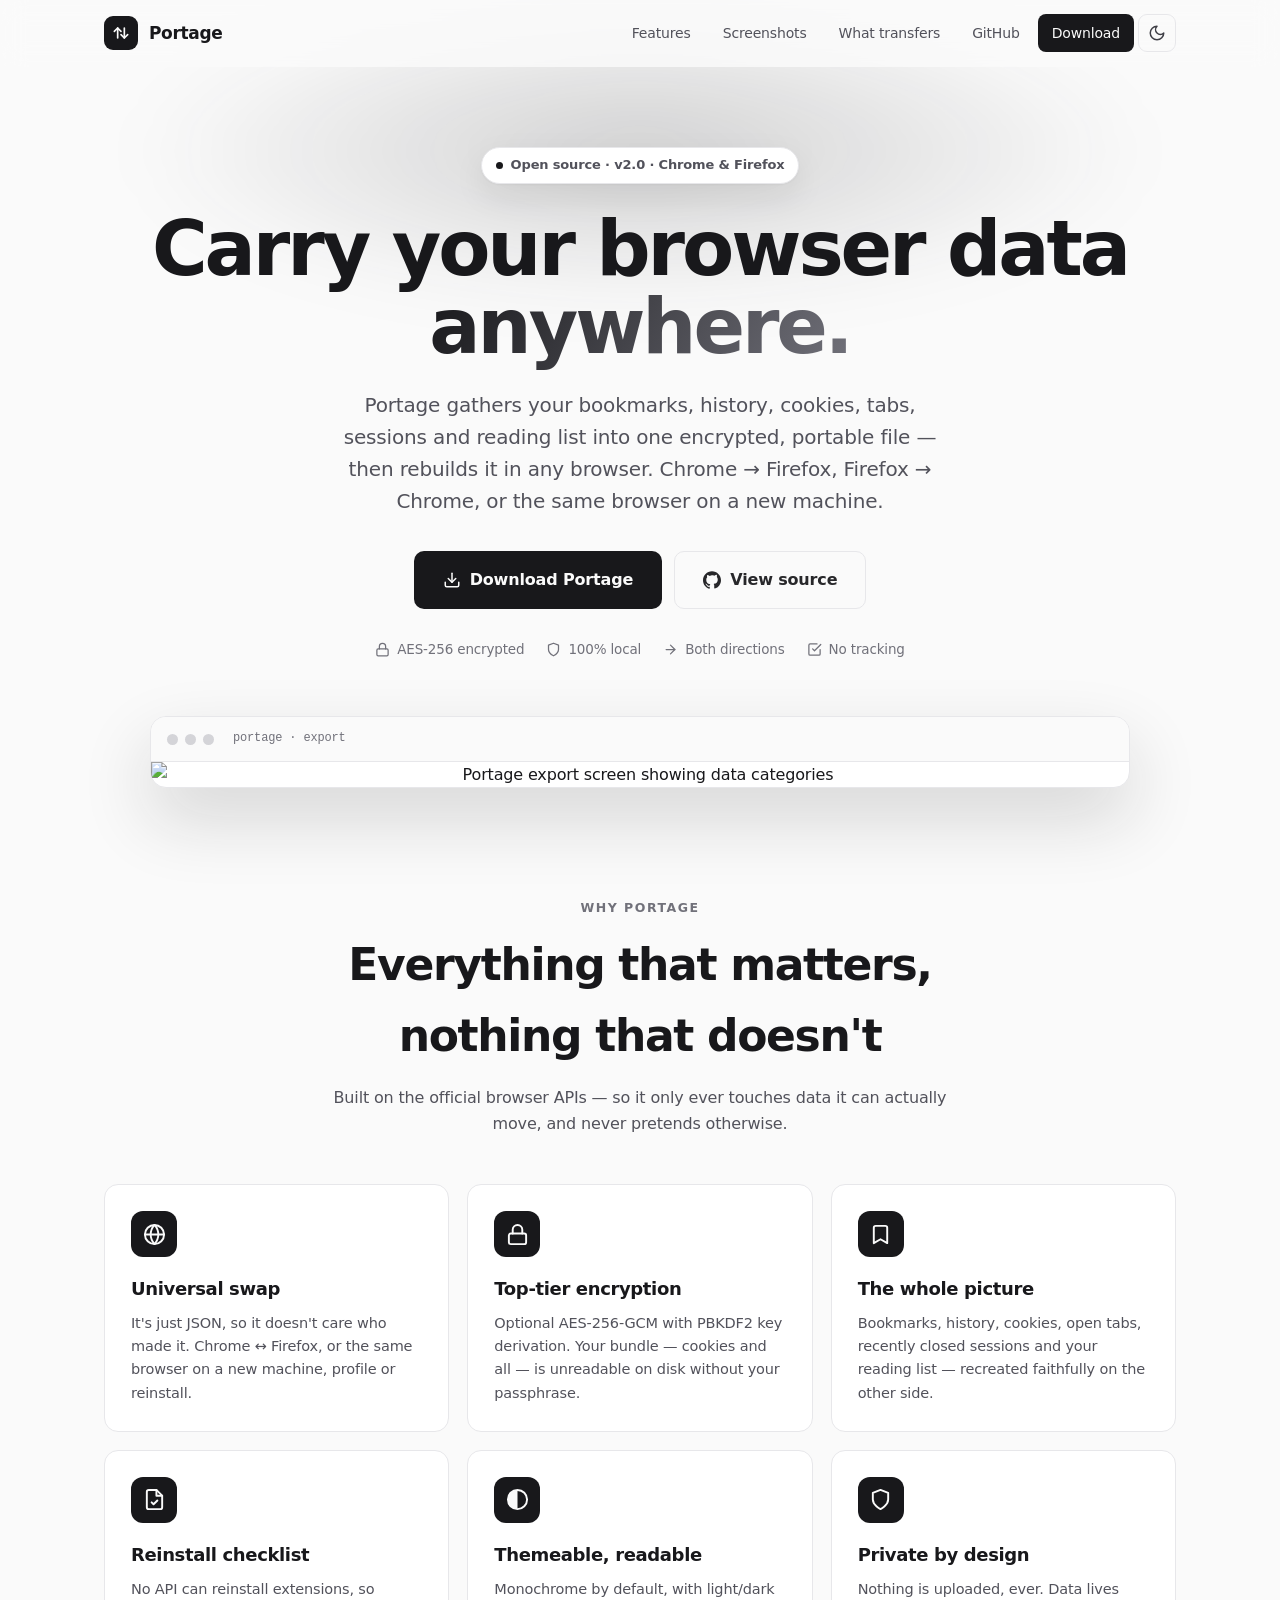
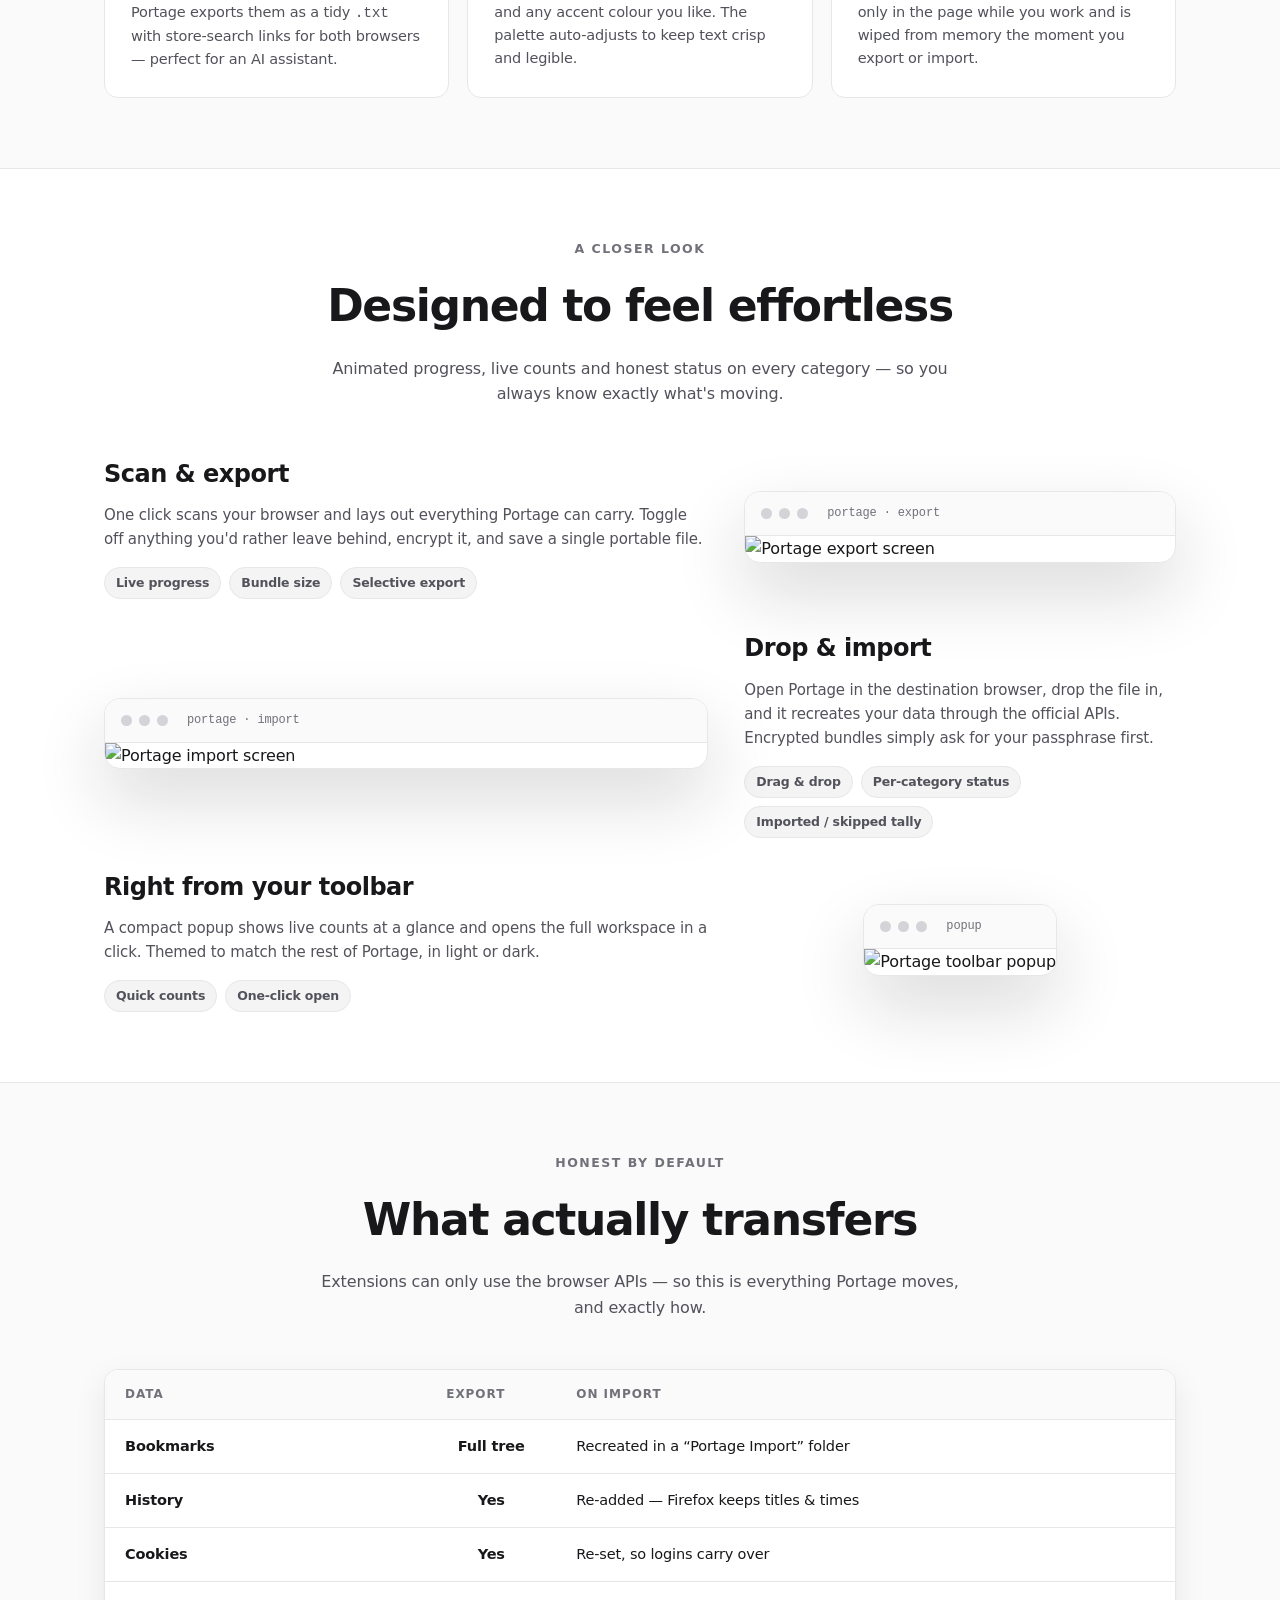
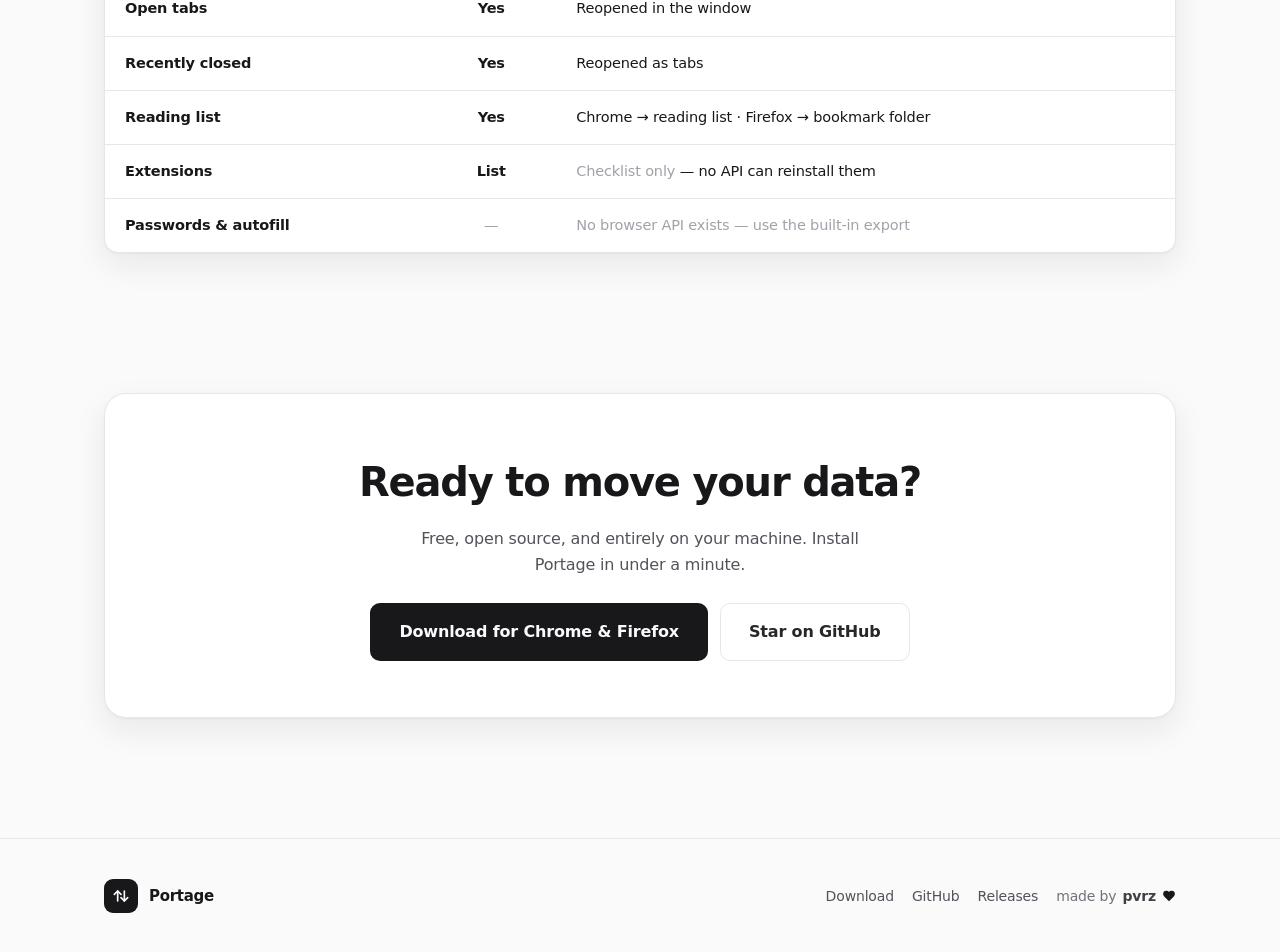
==== index.html @ 0bb73dd3 "Add files via upload" ====
<!DOCTYPE html>
<!--
Portage by pvrz
https://github.com/pvrzz/Portage/
File Name: index.html
-->
<html lang="en">
<head>
  <meta charset="UTF-8">
  <meta name="viewport" content="width=device-width, initial-scale=1">
  <title>Portage — A universal browser data swap</title>
  <meta name="description" content="Export your bookmarks, history, cookies, tabs, sessions and reading list to one encrypted, portable file — then import into any browser. Chrome, Firefox, both ways.">
  <meta property="og:title" content="Portage — A universal browser data swap">
  <meta property="og:description" content="Carry your browser data anywhere. Encrypted, local-only, open source.">
  <meta property="og:image" content="media/og.png">
  <meta name="theme-color" content="#18181b">
  <link rel="icon" href="media/logo.png">
  <link rel="stylesheet" href="styles.css">
  <script src="site.js"></script>
</head>
<body>
  <nav class="nav">
    <div class="nav-inner">
      <a class="brand" href="index.html">
        <span class="mk"><svg viewBox="0 0 24 24" fill="none" stroke="currentColor" stroke-width="2" stroke-linecap="round" stroke-linejoin="round"><path d="M8 18V6"/><path d="m4 10 4-4 4 4"/><path d="M16 6v12"/><path d="m12 14 4 4 4-4"/></svg></span>
        Portage
      </a>
      <div class="links">
        <a class="navlink" href="#features">Features</a>
        <a class="navlink" href="#screens">Screenshots</a>
        <a class="navlink" href="#matrix">What transfers</a>
        <a href="https://github.com/pvrzz/Portage/" target="_blank" rel="noopener" class="navlink">GitHub</a>
        <a class="cta" href="download.html">Download</a>
        <button class="theme-toggle" id="themeToggle" aria-label="Toggle theme"></button>
      </div>
    </div>
  </nav>

  <header class="hero">
    <div class="glow"></div>
    <div class="wrap">
      <span class="eyebrow reveal"><span class="dot"></span> Open source · v2.0 · Chrome &amp; Firefox</span>
      <h1 class="reveal">Carry your browser data <span class="grad">anywhere.</span></h1>
      <p class="lead reveal">Portage gathers your bookmarks, history, cookies, tabs, sessions and reading list into one encrypted, portable file — then rebuilds it in any browser. Chrome → Firefox, Firefox → Chrome, or the same browser on a new machine.</p>
      <div class="cta-row reveal">
        <a class="btn btn-primary btn-lg" href="download.html">
          <svg viewBox="0 0 24 24" fill="none" stroke="currentColor" stroke-width="2" stroke-linecap="round" stroke-linejoin="round"><path d="M21 15v4a2 2 0 0 1-2 2H5a2 2 0 0 1-2-2v-4"/><path d="M7 10l5 5 5-5"/><path d="M12 15V3"/></svg>
          Download Portage
        </a>
        <a class="btn btn-ghost btn-lg" href="https://github.com/pvrzz/Portage/" target="_blank" rel="noopener">
          <svg viewBox="0 0 24 24" fill="currentColor"><path d="M12 .297c-6.63 0-12 5.373-12 12 0 5.303 3.438 9.8 8.205 11.385.6.113.82-.258.82-.577 0-.285-.01-1.04-.015-2.04-3.338.724-4.042-1.61-4.042-1.61C4.422 18.07 3.633 17.7 3.633 17.7c-1.087-.744.084-.729.084-.729 1.205.084 1.838 1.236 1.838 1.236 1.07 1.835 2.809 1.305 3.495.998.108-.776.417-1.305.76-1.605-2.665-.305-5.467-1.334-5.467-5.931 0-1.311.469-2.381 1.236-3.221-.124-.303-.535-1.524.117-3.176 0 0 1.008-.322 3.301 1.23A11.52 11.52 0 0 1 12 5.803c1.02.005 2.047.138 3.006.404 2.291-1.552 3.297-1.23 3.297-1.23.653 1.653.242 2.874.118 3.176.77.84 1.235 1.911 1.235 3.221 0 4.609-2.807 5.624-5.479 5.921.43.372.823 1.102.823 2.222 0 1.606-.014 2.898-.014 3.293 0 .322.216.694.825.576C20.565 22.092 24 17.592 24 12.297c0-6.627-5.373-12-12-12"/></svg>
          View source
        </a>
      </div>
      <div class="trust reveal">
        <span><svg viewBox="0 0 24 24" fill="none" stroke="currentColor" stroke-width="2" stroke-linecap="round" stroke-linejoin="round"><rect width="18" height="11" x="3" y="11" rx="2"/><path d="M7 11V7a5 5 0 0 1 10 0v4"/></svg> AES-256 encrypted</span>
        <span><svg viewBox="0 0 24 24" fill="none" stroke="currentColor" stroke-width="2" stroke-linecap="round" stroke-linejoin="round"><path d="M12 22s8-4 8-10V5l-8-3-8 3v7c0 6 8 10 8 10Z"/></svg> 100% local</span>
        <span><svg viewBox="0 0 24 24" fill="none" stroke="currentColor" stroke-width="2" stroke-linecap="round" stroke-linejoin="round"><path d="M5 12h14"/><path d="m12 5 7 7-7 7"/></svg> Both directions</span>
        <span><svg viewBox="0 0 24 24" fill="none" stroke="currentColor" stroke-width="2" stroke-linecap="round" stroke-linejoin="round"><path d="m9 11 3 3L22 4"/><path d="M21 12v7a2 2 0 0 1-2 2H5a2 2 0 0 1-2-2V5a2 2 0 0 1 2-2h11"/></svg> No tracking</span>
      </div>

      <div class="frame float reveal">
        <div class="bar"><i></i><i></i><i></i><span class="addr">portage · export</span></div>
        <img src="media/shot-export.png" alt="Portage export screen showing data categories">
      </div>
    </div>
  </header>

  <section id="features">
    <div class="wrap">
      <div class="section-head reveal">
        <div class="tag">Why Portage</div>
        <h2>Everything that matters, nothing that doesn't</h2>
        <p>Built on the official browser APIs — so it only ever touches data it can actually move, and never pretends otherwise.</p>
      </div>
      <div class="features">
        <div class="feature reveal">
          <div class="ic"><svg viewBox="0 0 24 24" fill="none" stroke="currentColor" stroke-width="2" stroke-linecap="round" stroke-linejoin="round"><circle cx="12" cy="12" r="10"/><path d="M2 12h20"/><path d="M12 2a15.3 15.3 0 0 1 4 10 15.3 15.3 0 0 1-4 10 15.3 15.3 0 0 1-4-10 15.3 15.3 0 0 1 4-10z"/></svg></div>
          <h3>Universal swap</h3>
          <p>It's just JSON, so it doesn't care who made it. Chrome ↔ Firefox, or the same browser on a new machine, profile or reinstall.</p>
        </div>
        <div class="feature reveal">
          <div class="ic"><svg viewBox="0 0 24 24" fill="none" stroke="currentColor" stroke-width="2" stroke-linecap="round" stroke-linejoin="round"><rect width="18" height="11" x="3" y="11" rx="2"/><path d="M7 11V7a5 5 0 0 1 10 0v4"/></svg></div>
          <h3>Top-tier encryption</h3>
          <p>Optional AES-256-GCM with PBKDF2 key derivation. Your bundle — cookies and all — is unreadable on disk without your passphrase.</p>
        </div>
        <div class="feature reveal">
          <div class="ic"><svg viewBox="0 0 24 24" fill="none" stroke="currentColor" stroke-width="2" stroke-linecap="round" stroke-linejoin="round"><path d="m19 21-7-4-7 4V5a2 2 0 0 1 2-2h10a2 2 0 0 1 2 2z"/></svg></div>
          <h3>The whole picture</h3>
          <p>Bookmarks, history, cookies, open tabs, recently closed sessions and your reading list — recreated faithfully on the other side.</p>
        </div>
        <div class="feature reveal">
          <div class="ic"><svg viewBox="0 0 24 24" fill="none" stroke="currentColor" stroke-width="2" stroke-linecap="round" stroke-linejoin="round"><path d="M14 2H6a2 2 0 0 0-2 2v16a2 2 0 0 0 2 2h12a2 2 0 0 0 2-2V8z"/><path d="M14 2v6h6"/><path d="m9 15 2 2 4-4"/></svg></div>
          <h3>Reinstall checklist</h3>
          <p>No API can reinstall extensions, so Portage exports them as a tidy <code>.txt</code> with store-search links for both browsers — perfect for an AI assistant.</p>
        </div>
        <div class="feature reveal">
          <div class="ic"><svg viewBox="0 0 24 24" fill="none" stroke="currentColor" stroke-width="2" stroke-linecap="round" stroke-linejoin="round"><circle cx="12" cy="12" r="10"/><path d="M12 2a10 10 0 0 0 0 20z" fill="currentColor" stroke="none"/></svg></div>
          <h3>Themeable, readable</h3>
          <p>Monochrome by default, with light/dark and any accent colour you like. The palette auto-adjusts to keep text crisp and legible.</p>
        </div>
        <div class="feature reveal">
          <div class="ic"><svg viewBox="0 0 24 24" fill="none" stroke="currentColor" stroke-width="2" stroke-linecap="round" stroke-linejoin="round"><path d="M12 22s8-4 8-10V5l-8-3-8 3v7c0 6 8 10 8 10Z"/></svg></div>
          <h3>Private by design</h3>
          <p>Nothing is uploaded, ever. Data lives only in the page while you work and is wiped from memory the moment you export or import.</p>
        </div>
      </div>
    </div>
  </section>

  <section id="screens" style="background:var(--paper); border-top:1px solid var(--line); border-bottom:1px solid var(--line);">
    <div class="wrap">
      <div class="section-head reveal">
        <div class="tag">A closer look</div>
        <h2>Designed to feel effortless</h2>
        <p>Animated progress, live counts and honest status on every category — so you always know exactly what's moving.</p>
      </div>
      <div class="shots">
        <div class="shot reveal">
          <div class="shot-copy">
            <h3>Scan &amp; export</h3>
            <p>One click scans your browser and lays out everything Portage can carry. Toggle off anything you'd rather leave behind, encrypt it, and save a single portable file.</p>
            <div class="chips"><span class="chip">Live progress</span><span class="chip">Bundle size</span><span class="chip">Selective export</span></div>
          </div>
          <div class="frame">
            <div class="bar"><i></i><i></i><i></i><span class="addr">portage · export</span></div>
            <img src="media/shot-export.png" alt="Portage export screen">
          </div>
        </div>
        <div class="shot reveal">
          <div class="shot-copy">
            <h3>Drop &amp; import</h3>
            <p>Open Portage in the destination browser, drop the file in, and it recreates your data through the official APIs. Encrypted bundles simply ask for your passphrase first.</p>
            <div class="chips"><span class="chip">Drag &amp; drop</span><span class="chip">Per-category status</span><span class="chip">Imported / skipped tally</span></div>
          </div>
          <div class="frame">
            <div class="bar"><i></i><i></i><i></i><span class="addr">portage · import</span></div>
            <img src="media/shot-import.png" alt="Portage import screen">
          </div>
        </div>
        <div class="shot reveal">
          <div class="shot-copy">
            <h3>Right from your toolbar</h3>
            <p>A compact popup shows live counts at a glance and opens the full workspace in a click. Themed to match the rest of Portage, in light or dark.</p>
            <div class="chips"><span class="chip">Quick counts</span><span class="chip">One-click open</span></div>
          </div>
          <div class="frame" style="max-width:340px;justify-self:center;">
            <div class="bar"><i></i><i></i><i></i><span class="addr">popup</span></div>
            <img src="media/shot-popup.png" alt="Portage toolbar popup">
          </div>
        </div>
      </div>
    </div>
  </section>

  <section id="matrix">
    <div class="wrap">
      <div class="section-head reveal">
        <div class="tag">Honest by default</div>
        <h2>What actually transfers</h2>
        <p>Extensions can only use the browser APIs — so this is everything Portage moves, and exactly how.</p>
      </div>
      <div class="table-card reveal">
        <table class="matrix">
          <thead><tr><th>Data</th><th class="c">Export</th><th>On import</th></tr></thead>
          <tbody>
            <tr><td>Bookmarks</td><td class="c yes">Full tree</td><td>Recreated in a “Portage Import” folder</td></tr>
            <tr><td>History</td><td class="c yes">Yes</td><td>Re-added — Firefox keeps titles &amp; times</td></tr>
            <tr><td>Cookies</td><td class="c yes">Yes</td><td>Re-set, so logins carry over</td></tr>
            <tr><td>Open tabs</td><td class="c yes">Yes</td><td>Reopened in the window</td></tr>
            <tr><td>Recently closed</td><td class="c yes">Yes</td><td>Reopened as tabs</td></tr>
            <tr><td>Reading list</td><td class="c yes">Yes</td><td>Chrome → reading list · Firefox → bookmark folder</td></tr>
            <tr><td>Extensions</td><td class="c yes">List</td><td><span class="no">Checklist only</span> — no API can reinstall them</td></tr>
            <tr><td>Passwords &amp; autofill</td><td class="c no">—</td><td><span class="no">No browser API exists — use the built-in export</span></td></tr>
          </tbody>
        </table>
      </div>
    </div>
  </section>

  <section>
    <div class="wrap">
      <div class="cta-band reveal">
        <div class="glow"></div>
        <h2>Ready to move your data?</h2>
        <p>Free, open source, and entirely on your machine. Install Portage in under a minute.</p>
        <div class="cta-row">
          <a class="btn btn-primary btn-lg" href="download.html">Download for Chrome &amp; Firefox</a>
          <a class="btn btn-ghost btn-lg" href="https://github.com/pvrzz/Portage/" target="_blank" rel="noopener">Star on GitHub</a>
        </div>
      </div>
    </div>
  </section>

  <footer class="foot">
    <div class="foot-inner">
      <a class="brand" href="index.html">
        <span class="mk"><svg viewBox="0 0 24 24" fill="none" stroke="currentColor" stroke-width="2" stroke-linecap="round" stroke-linejoin="round"><path d="M8 18V6"/><path d="m4 10 4-4 4 4"/><path d="M16 6v12"/><path d="m12 14 4 4 4-4"/></svg></span>
        Portage
      </a>
      <div class="spacer"></div>
      <div class="links2">
        <a href="download.html">Download</a>
        <a href="https://github.com/pvrzz/Portage/" target="_blank" rel="noopener">GitHub</a>
        <a href="https://github.com/pvrzz/Portage/releases" target="_blank" rel="noopener">Releases</a>
      </div>
      <span class="made">made by <a href="https://pvrz.lol/" target="_blank" rel="noopener">pvrz</a> <span class="heart"><svg viewBox="0 0 24 24" fill="currentColor"><path d="M19 14c1.49-1.46 3-3.21 3-5.5A5.5 5.5 0 0 0 16.5 3c-1.76 0-3 .5-4.5 2-1.5-1.5-2.74-2-4.5-2A5.5 5.5 0 0 0 2 8.5c0 2.29 1.51 4.04 3 5.5l7 7Z"/></svg></span></span>
    </div>
  </footer>
</body>
</html>
---- styles.css ----
/*
Portage by pvrz
https://github.com/pvrzz/Portage/
File Name: styles.css
*/

:root {
  --ink-900: #18181b;
  --ink-800: #27272a;
  --ink-700: #3f3f46;
  --ink-600: #52525b;
  --ink-500: #71717a;
  --ink-400: #a1a1aa;
  --ink-300: #d4d4d8;
  --ink-200: #e4e4e7;
  --ink-100: #f4f4f5;
  --paper: #ffffff;
  --bg: #fafafa;
  --line: #e7e7ea;
  --accent: #18181b;
  --accent-contrast: #fafafa;
  --font: ui-sans-serif, system-ui, -apple-system, "Segoe UI", Roboto, Helvetica, Arial, sans-serif;
  --mono: ui-monospace, "Cascadia Code", "SF Mono", Menlo, Consolas, monospace;
  --radius: 14px;
  --radius-sm: 9px;
  --shadow: 0 1px 2px rgba(24,24,27,.04), 0 12px 32px rgba(24,24,27,.08);
  --shadow-lg: 0 30px 70px rgba(24,24,27,.16);
  --ease: cubic-bezier(.22,.61,.36,1);
  --maxw: 1120px;
}

:root[data-mode="dark"] {
  --ink-900: #fafafa; --ink-800: #f4f4f5; --ink-700: #e4e4e7; --ink-600: #d4d4d8;
  --ink-500: #a1a1aa; --ink-400: #71717a; --ink-300: #52525b; --ink-200: #3f3f46; --ink-100: #27272a;
  --paper: #1c1c1f; --bg: #131316; --line: #2a2a2e;
  --accent: #fafafa; --accent-contrast: #18181b;
  --shadow: 0 1px 2px rgba(0,0,0,.4), 0 12px 32px rgba(0,0,0,.5);
  --shadow-lg: 0 30px 70px rgba(0,0,0,.6);
}
@media (prefers-color-scheme: dark) {
  :root:not([data-mode]) {
    --ink-900: #fafafa; --ink-800: #f4f4f5; --ink-700: #e4e4e7; --ink-600: #d4d4d8;
    --ink-500: #a1a1aa; --ink-400: #71717a; --ink-300: #52525b; --ink-200: #3f3f46; --ink-100: #27272a;
    --paper: #1c1c1f; --bg: #131316; --line: #2a2a2e;
    --accent: #fafafa; --accent-contrast: #18181b;
    --shadow: 0 1px 2px rgba(0,0,0,.4), 0 12px 32px rgba(0,0,0,.5);
    --shadow-lg: 0 30px 70px rgba(0,0,0,.6);
  }
}

* { box-sizing: border-box; margin: 0; padding: 0; }
html { scroll-behavior: smooth; -webkit-font-smoothing: antialiased; }
body {
  font-family: var(--font); background: var(--bg); color: var(--ink-900);
  line-height: 1.6; letter-spacing: -0.01em; overflow-x: hidden;
  transition: background .3s var(--ease), color .3s var(--ease);
}
a { color: inherit; text-decoration: none; }
::selection { background: var(--accent); color: var(--accent-contrast); }
.wrap { max-width: var(--maxw); margin: 0 auto; padding: 0 24px; }
.mono { font-family: var(--mono); }

.nav {
  position: sticky; top: 0; z-index: 50;
  background: color-mix(in srgb, var(--bg) 82%, transparent);
  backdrop-filter: blur(12px); border-bottom: 1px solid transparent;
  transition: border-color .3s, background .3s;
}
.nav.scrolled { border-color: var(--line); }
.nav-inner { max-width: var(--maxw); margin: 0 auto; padding: 14px 24px; display: flex; align-items: center; gap: 16px; }
.brand { display: flex; align-items: center; gap: 11px; font-weight: 700; font-size: 17px; letter-spacing: -0.02em; }
.brand .mk { width: 34px; height: 34px; border-radius: 9px; background: var(--accent); color: var(--accent-contrast); display: grid; place-items: center; }
.brand .mk svg { width: 20px; height: 20px; }
.nav .links { display: flex; gap: 4px; margin-left: auto; align-items: center; }
.nav .links a { padding: 8px 14px; border-radius: 8px; font-size: 14px; font-weight: 500; color: var(--ink-600); transition: color .15s, background .15s; }
.nav .links a:hover { color: var(--ink-900); background: var(--ink-100); }
.nav .links a.cta { background: var(--accent); color: var(--accent-contrast); }
.nav .links a.cta:hover { filter: brightness(.92); background: var(--accent); }
.theme-toggle {
  width: 38px; height: 38px; border-radius: 9px; border: 1px solid var(--line);
  background: transparent; color: var(--ink-700); cursor: pointer; display: grid; place-items: center; transition: background .15s, color .15s;
}
.theme-toggle:hover { background: var(--ink-100); color: var(--ink-900); }
.theme-toggle svg { width: 18px; height: 18px; }
@media (max-width: 720px) { .nav .links a.navlink { display: none; } }

.btn {
  display: inline-flex; align-items: center; justify-content: center; gap: 9px;
  font: inherit; font-weight: 600; font-size: 15px; padding: 13px 22px; border-radius: 10px;
  border: 1px solid transparent; cursor: pointer; transition: transform .12s var(--ease), filter .15s, background .15s; white-space: nowrap;
}
.btn:active { transform: scale(.97); }
.btn svg { width: 18px; height: 18px; }
.btn-primary { background: var(--accent); color: var(--accent-contrast); }
.btn-primary:hover { filter: brightness(.92); }
.btn-ghost { background: transparent; color: var(--ink-800); border-color: var(--line); }
.btn-ghost:hover { background: var(--ink-100); }
.btn-lg { padding: 15px 28px; font-size: 16px; }

.hero { position: relative; padding: 80px 0 40px; text-align: center; }
.hero .eyebrow {
  display: inline-flex; align-items: center; gap: 8px; font-size: 13px; font-weight: 600; color: var(--ink-600);
  background: var(--paper); border: 1px solid var(--line); padding: 7px 14px; border-radius: 99px; margin-bottom: 26px; box-shadow: var(--shadow);
}
.hero .eyebrow .dot { width: 7px; height: 7px; border-radius: 99px; background: var(--accent); }
.hero h1 { font-size: clamp(38px, 7vw, 76px); line-height: 1.02; letter-spacing: -0.04em; font-weight: 750; }
.hero h1 .grad { background: linear-gradient(120deg, var(--ink-900), var(--ink-500)); -webkit-background-clip: text; background-clip: text; -webkit-text-fill-color: transparent; }
.hero p.lead { font-size: clamp(16px, 2.4vw, 20px); color: var(--ink-600); max-width: 620px; margin: 24px auto 0; }
.hero .cta-row { display: flex; gap: 12px; justify-content: center; margin-top: 34px; flex-wrap: wrap; }
.hero .trust { margin-top: 30px; display: flex; gap: 22px; justify-content: center; flex-wrap: wrap; color: var(--ink-500); font-size: 13.5px; }
.hero .trust span { display: inline-flex; align-items: center; gap: 7px; }
.hero .trust svg { width: 15px; height: 15px; }

.frame {
  position: relative; margin: 56px auto 0; max-width: 980px; border-radius: 16px;
  background: var(--paper); border: 1px solid var(--line); box-shadow: var(--shadow-lg); overflow: hidden;
}
.frame .bar { display: flex; align-items: center; gap: 7px; padding: 12px 16px; border-bottom: 1px solid var(--line); background: var(--bg); }
.frame .bar i { width: 11px; height: 11px; border-radius: 99px; background: var(--ink-300); display: inline-block; }
.frame .bar .addr { margin-left: 12px; font-size: 12px; color: var(--ink-500); font-family: var(--mono); }
.frame img { display: block; width: 100%; height: auto; }
.glow { position: absolute; inset: -10% 10% auto 10%; height: 320px; background: radial-gradient(closest-side, color-mix(in srgb, var(--accent) 18%, transparent), transparent); filter: blur(30px); z-index: -1; }

section { padding: 70px 0; }
.section-head { text-align: center; max-width: 640px; margin: 0 auto 48px; }
.section-head .tag { font-size: 12.5px; font-weight: 700; text-transform: uppercase; letter-spacing: .12em; color: var(--ink-500); }
.section-head h2 { font-size: clamp(28px, 4.5vw, 44px); letter-spacing: -0.03em; margin-top: 12px; font-weight: 720; }
.section-head p { color: var(--ink-600); margin-top: 14px; font-size: 16px; }

.features { display: grid; grid-template-columns: repeat(3, 1fr); gap: 18px; }
.feature {
  background: var(--paper); border: 1px solid var(--line); border-radius: var(--radius); padding: 26px;
  transition: transform .25s var(--ease), box-shadow .25s var(--ease), border-color .25s;
}
.feature:hover { transform: translateY(-4px); box-shadow: var(--shadow); border-color: var(--ink-300); }
.feature .ic { width: 46px; height: 46px; border-radius: 12px; background: var(--accent); color: var(--accent-contrast); display: grid; place-items: center; margin-bottom: 18px; }
.feature .ic svg { width: 23px; height: 23px; }
.feature h3 { font-size: 18px; letter-spacing: -0.02em; }
.feature p { color: var(--ink-600); font-size: 14.5px; margin-top: 8px; }
@media (max-width: 860px) { .features { grid-template-columns: 1fr 1fr; } }
@media (max-width: 560px) { .features { grid-template-columns: 1fr; } }

.shots { display: grid; gap: 30px; }
.shot { display: grid; grid-template-columns: 1.4fr 1fr; gap: 36px; align-items: center; }
.shot:nth-child(even) .shot-copy { order: 2; }
.shot-copy h3 { font-size: 24px; letter-spacing: -0.02em; }
.shot-copy p { color: var(--ink-600); margin-top: 10px; font-size: 15px; }
.shot-copy .chips { display: flex; flex-wrap: wrap; gap: 8px; margin-top: 16px; }
.chip { font-size: 12.5px; font-weight: 600; color: var(--ink-600); background: var(--ink-100); border: 1px solid var(--line); padding: 5px 11px; border-radius: 99px; }
.shot .frame { margin: 0; max-width: none; }
@media (max-width: 820px) { .shot { grid-template-columns: 1fr; } .shot:nth-child(even) .shot-copy { order: 0; } }

.table-card { background: var(--paper); border: 1px solid var(--line); border-radius: var(--radius); overflow: hidden; box-shadow: var(--shadow); }
table.matrix { width: 100%; border-collapse: collapse; font-size: 14.5px; }
table.matrix th, table.matrix td { padding: 15px 20px; text-align: left; border-bottom: 1px solid var(--line); }
table.matrix thead th { font-size: 12px; text-transform: uppercase; letter-spacing: .08em; color: var(--ink-500); background: var(--bg); }
table.matrix tbody tr:last-child td { border-bottom: 0; }
table.matrix td.c { text-align: center; width: 130px; }
table.matrix .yes { color: var(--ink-900); font-weight: 600; }
table.matrix .no { color: var(--ink-400); }
table.matrix td:first-child { font-weight: 600; }

.cta-band { background: var(--paper); border: 1px solid var(--line); border-radius: 22px; padding: 56px 32px; text-align: center; box-shadow: var(--shadow); position: relative; overflow: hidden; }
.cta-band h2 { font-size: clamp(26px, 4vw, 40px); letter-spacing: -0.03em; }
.cta-band p { color: var(--ink-600); margin: 12px auto 26px; max-width: 480px; }
.cta-band .cta-row { display: flex; gap: 12px; justify-content: center; flex-wrap: wrap; }

.dl-grid { display: grid; grid-template-columns: 1fr 1fr; gap: 22px; margin-top: 10px; }
@media (max-width: 760px) { .dl-grid { grid-template-columns: 1fr; } }
.dl-card { background: var(--paper); border: 1px solid var(--line); border-radius: var(--radius); padding: 30px; box-shadow: var(--shadow); }
.dl-card .top { display: flex; align-items: center; gap: 14px; margin-bottom: 8px; }
.dl-card .logo { width: 46px; height: 46px; flex: none; }
.dl-card .logo svg { width: 46px; height: 46px; }
.dl-card h3 { font-size: 20px; }
.dl-card .ver { font-size: 12.5px; color: var(--ink-500); }
.dl-card .btn { width: 100%; margin-top: 18px; }
.steps { margin-top: 22px; counter-reset: s; display: grid; gap: 14px; }
.steps li { list-style: none; display: flex; gap: 13px; font-size: 14px; color: var(--ink-700); }
.steps li::before { counter-increment: s; content: counter(s); flex: none; width: 24px; height: 24px; border-radius: 99px; background: var(--accent); color: var(--accent-contrast); font-size: 12px; font-weight: 700; display: grid; place-items: center; }
.steps code { font-family: var(--mono); font-size: 12.5px; background: var(--ink-100); padding: 1px 6px; border-radius: 5px; }
.note { display: flex; gap: 11px; align-items: flex-start; background: var(--ink-100); border-radius: var(--radius-sm); padding: 15px 17px; font-size: 13.5px; color: var(--ink-600); margin-top: 26px; }
.note svg { width: 18px; height: 18px; flex: none; margin-top: 1px; stroke: var(--ink-500); }

.page-head { text-align: center; padding: 64px 0 8px; }
.page-head h1 { font-size: clamp(34px, 6vw, 56px); letter-spacing: -0.03em; }
.page-head p { color: var(--ink-600); margin-top: 14px; font-size: 17px; }

.star-band { text-align: center; margin-top: 40px; }
.ghstar { display: inline-flex; align-items: center; gap: 10px; border: 1px solid var(--line); background: var(--paper); padding: 12px 20px; border-radius: 11px; font-weight: 600; font-size: 15px; box-shadow: var(--shadow); transition: transform .15s, border-color .15s; }
.ghstar:hover { transform: translateY(-2px); border-color: var(--ink-400); }
.ghstar svg { width: 19px; height: 19px; }

.foot { border-top: 1px solid var(--line); margin-top: 50px; padding: 40px 0; }
.foot-inner { max-width: var(--maxw); margin: 0 auto; padding: 0 24px; display: flex; align-items: center; gap: 18px; flex-wrap: wrap; }
.foot .brand { font-size: 15px; }
.foot .spacer { flex: 1; }
.foot .links2 { display: flex; gap: 18px; font-size: 14px; color: var(--ink-600); }
.foot .links2 a:hover { color: var(--ink-900); }
.foot .made { display: inline-flex; align-items: center; gap: 6px; color: var(--ink-500); font-size: 14px; }
.foot .made a { color: var(--ink-700); font-weight: 600; }
.foot .made .heart { color: var(--accent); display: inline-flex; }
.foot .made .heart svg { width: 14px; height: 14px; animation: beat 1.4s var(--ease) infinite; }
@keyframes beat { 0%,100% { transform: scale(1); } 15% { transform: scale(1.25); } 30% { transform: scale(1); } }

.reveal { opacity: 0; transform: translateY(22px); transition: opacity .7s var(--ease), transform .7s var(--ease); }
.reveal.in { opacity: 1; transform: none; }
.float { animation: floaty 6s ease-in-out infinite; }
@keyframes floaty { 0%,100% { transform: translateY(0); } 50% { transform: translateY(-10px); } }

@media (prefers-reduced-motion: reduce) {
  * { animation-duration: .001s !important; transition-duration: .001s !important; }
  html { scroll-behavior: auto; }
}
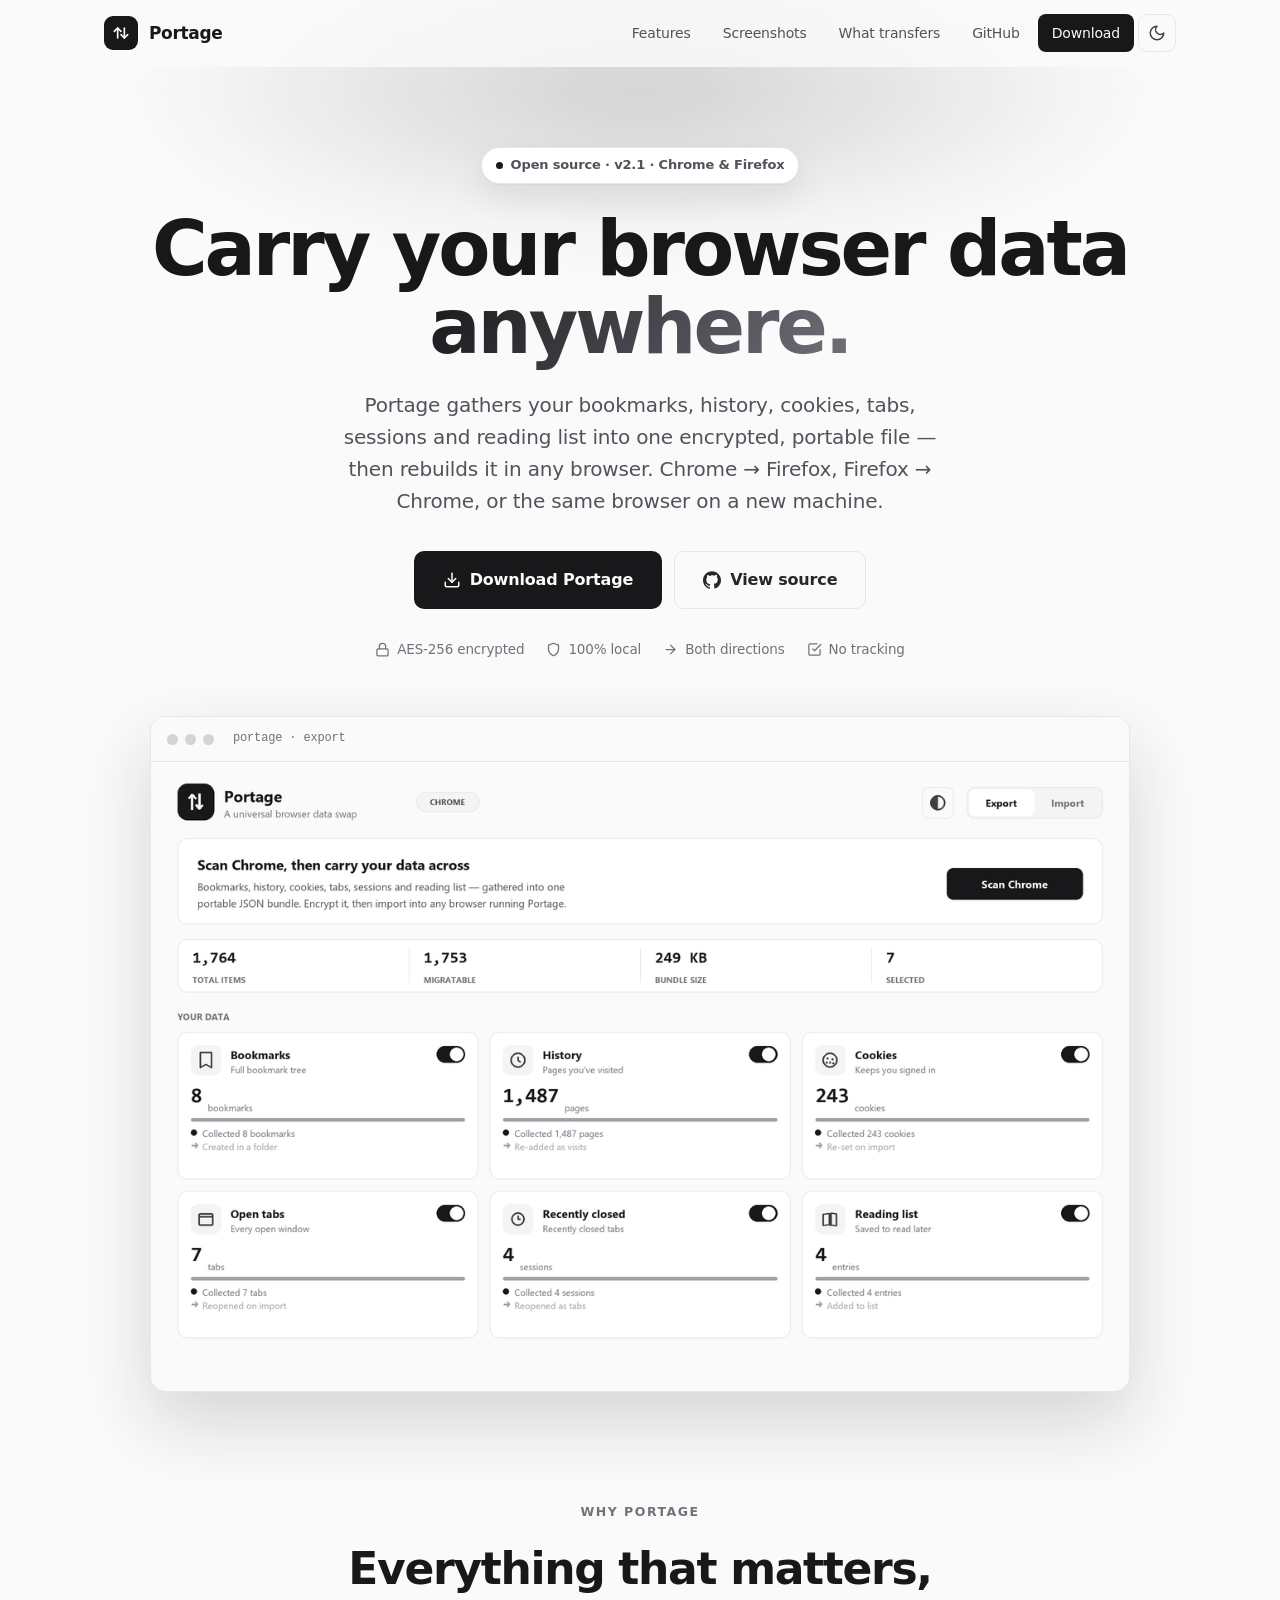
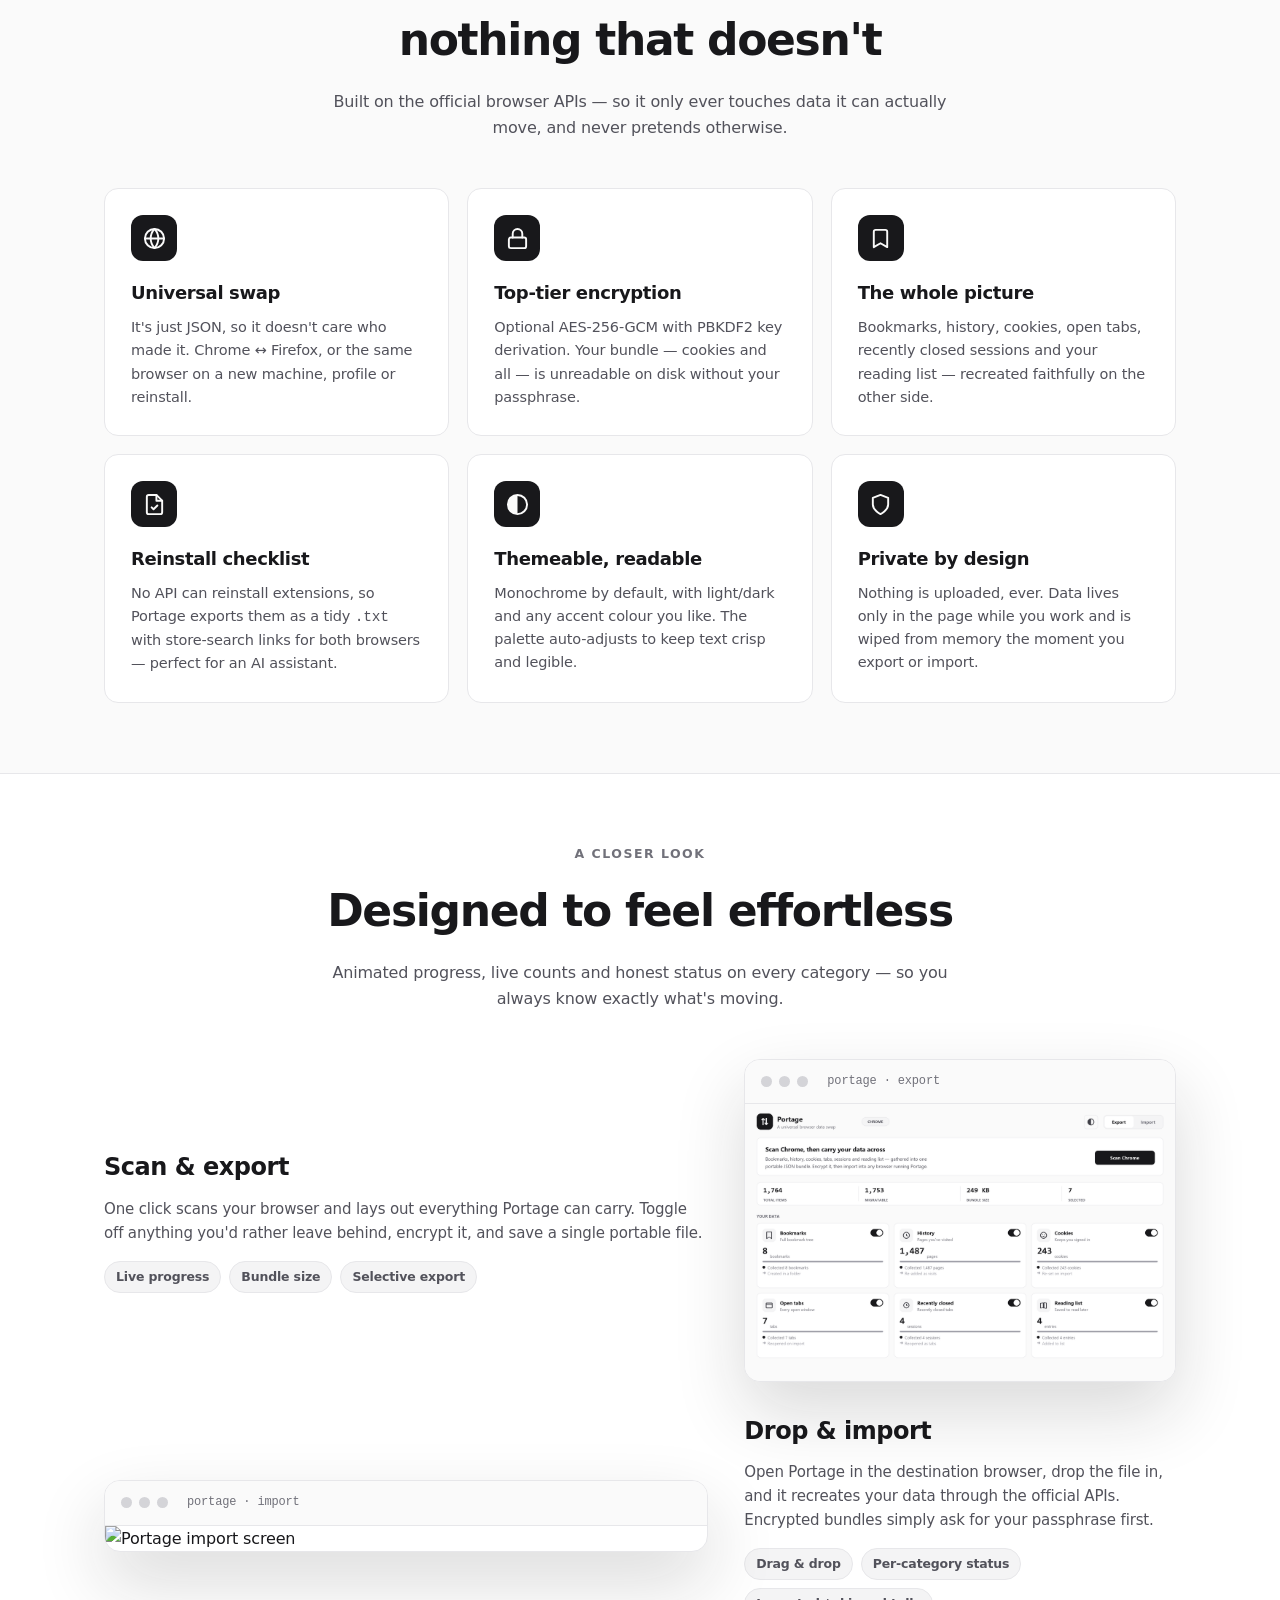
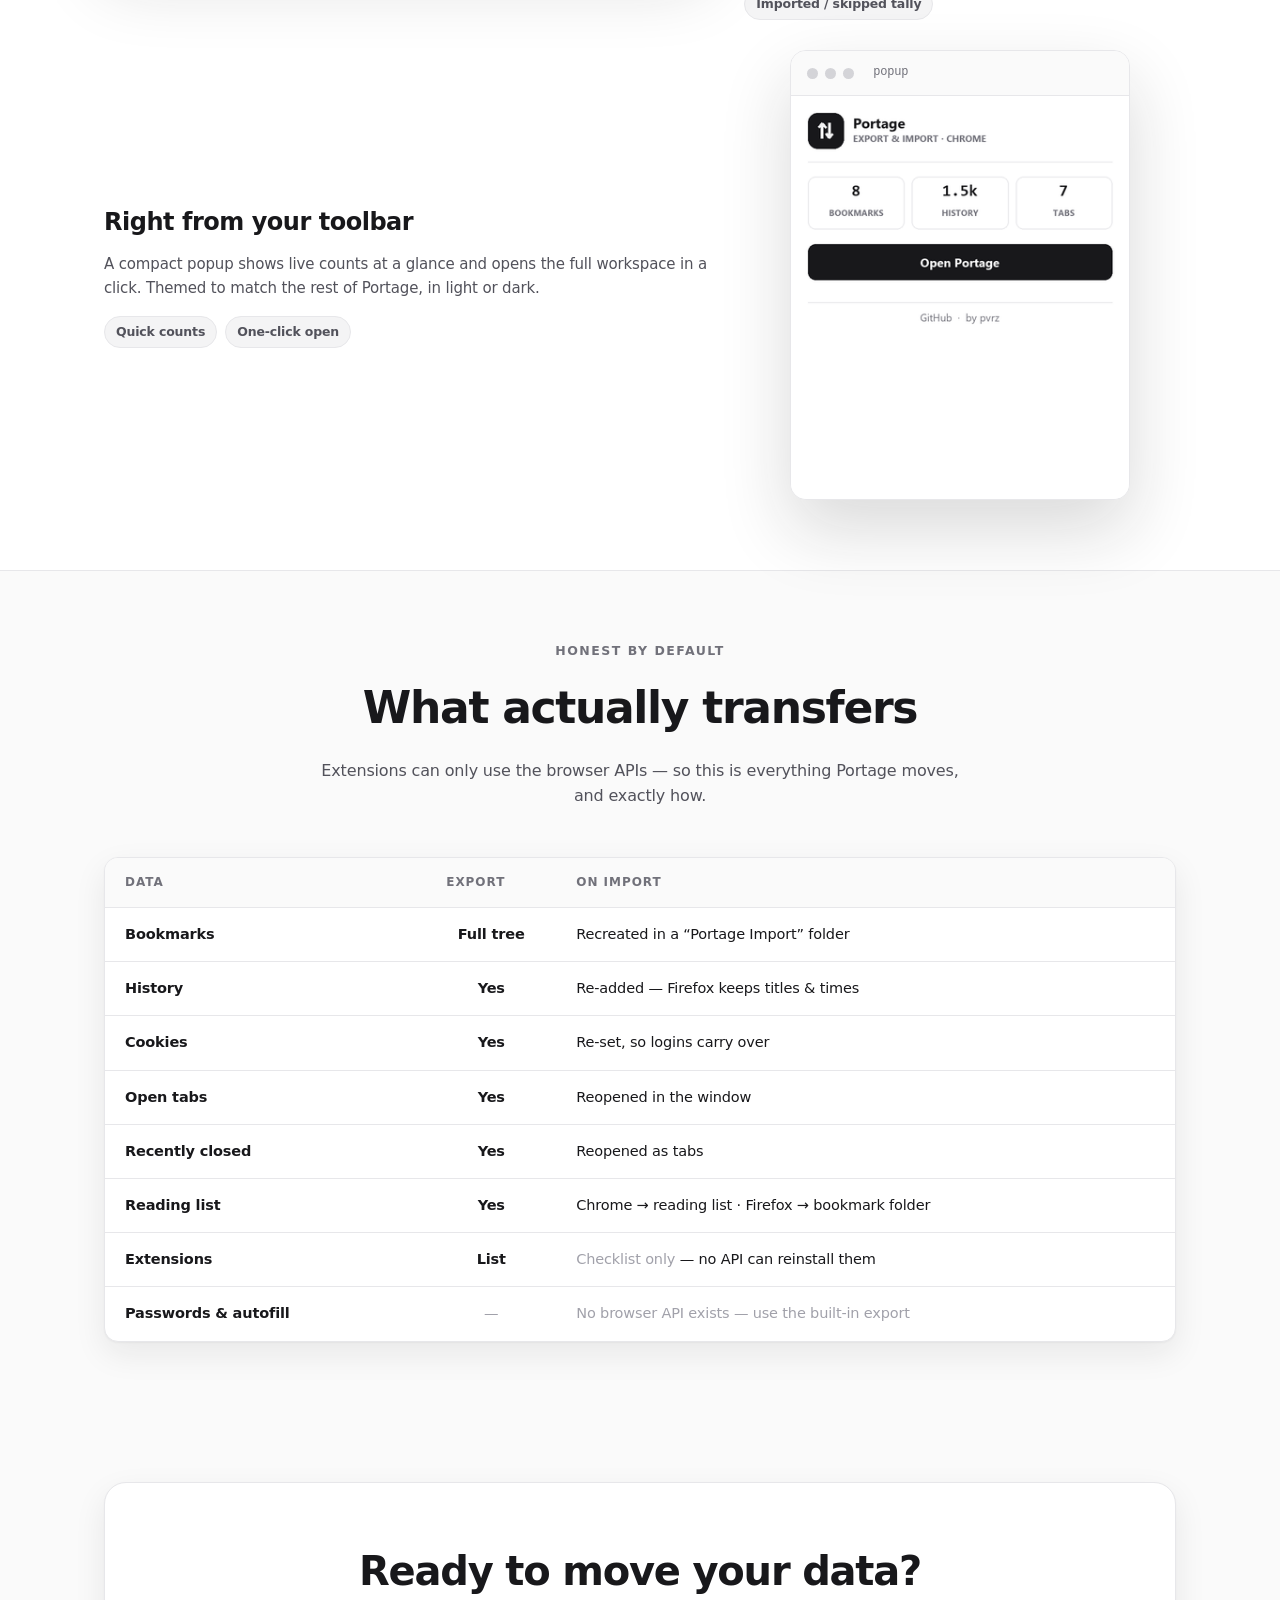
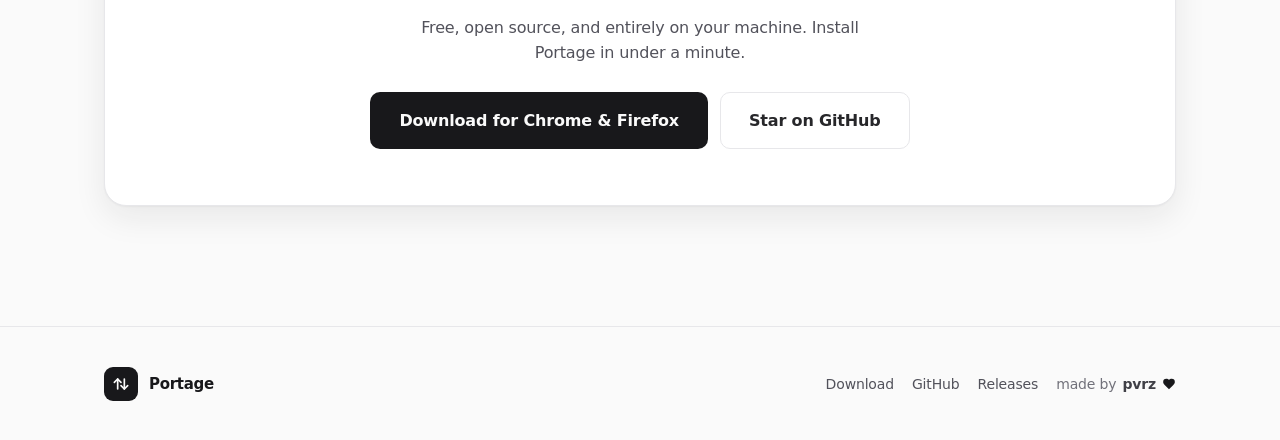
==== commit bffd2f33: "Update index.html" ====
--- a/index.html
+++ b/index.html
@@ -39,7 +39,7 @@
   <header class="hero">
     <div class="glow"></div>
     <div class="wrap">
-      <span class="eyebrow reveal"><span class="dot"></span> Open source · v2.0 · Chrome &amp; Firefox</span>
+      <span class="eyebrow reveal"><span class="dot"></span> Open source · v2.1 · Chrome &amp; Firefox</span>
       <h1 class="reveal">Carry your browser data <span class="grad">anywhere.</span></h1>
       <p class="lead reveal">Portage gathers your bookmarks, history, cookies, tabs, sessions and reading list into one encrypted, portable file — then rebuilds it in any browser. Chrome → Firefox, Firefox → Chrome, or the same browser on a new machine.</p>
       <div class="cta-row reveal">
--- a/styles.css
+++ b/styles.css
@@ -174,6 +174,15 @@
 .dl-card h3 { font-size: 20px; }
 .dl-card .ver { font-size: 12.5px; color: var(--ink-500); }
 .dl-card .btn { width: 100%; margin-top: 18px; }
+.dl-card .btn + .btn { margin-top: 10px; }
+.dev-toggle { margin-top: 22px; border-top: 1px solid var(--line); padding-top: 18px; }
+.dev-toggle summary { cursor: pointer; font-size: 13px; color: var(--ink-600); user-select: none; list-style: none; display: flex; align-items: center; gap: 6px; }
+.dev-toggle summary::-webkit-details-marker { display: none; }
+.dev-toggle summary::before { content: "▸"; font-size: 10px; transition: transform .15s; color: var(--ink-500); }
+.dev-toggle[open] summary::before { transform: rotate(90deg); }
+.dev-toggle summary:hover { color: var(--ink-800); }
+.dev-toggle .steps { margin-top: 16px; }
+.dev-note { font-size: 12.5px; color: var(--ink-500); margin-top: 14px; font-style: italic; }
 .steps { margin-top: 22px; counter-reset: s; display: grid; gap: 14px; }
 .steps li { list-style: none; display: flex; gap: 13px; font-size: 14px; color: var(--ink-700); }
 .steps li::before { counter-increment: s; content: counter(s); flex: none; width: 24px; height: 24px; border-radius: 99px; background: var(--accent); color: var(--accent-contrast); font-size: 12px; font-weight: 700; display: grid; place-items: center; }
@@ -211,3 +220,15 @@
   * { animation-duration: .001s !important; transition-duration: .001s !important; }
   html { scroll-behavior: auto; }
 }
+
+.prose { max-width: 760px; margin: 0 auto; padding: 20px 0 40px; }
+.prose .effective { color: var(--ink-500); font-size: 13.5px; margin-bottom: 28px; }
+.prose h2 { font-size: 22px; letter-spacing: -0.02em; margin-top: 36px; margin-bottom: 12px; font-weight: 700; }
+.prose h2:first-of-type { margin-top: 0; }
+.prose p { color: var(--ink-700); font-size: 15.5px; line-height: 1.7; margin-bottom: 14px; }
+.prose ul { margin: 8px 0 18px; padding-left: 22px; display: grid; gap: 8px; }
+.prose ul li { color: var(--ink-700); font-size: 15px; line-height: 1.65; }
+.prose ul li strong { color: var(--ink-800); }
+.prose code { font-family: var(--mono); font-size: 13px; background: var(--ink-100); padding: 1px 6px; border-radius: 5px; color: var(--ink-800); }
+.prose a { color: var(--accent); text-decoration: underline; text-underline-offset: 3px; text-decoration-thickness: 1px; }
+.prose a:hover { filter: brightness(.92); }
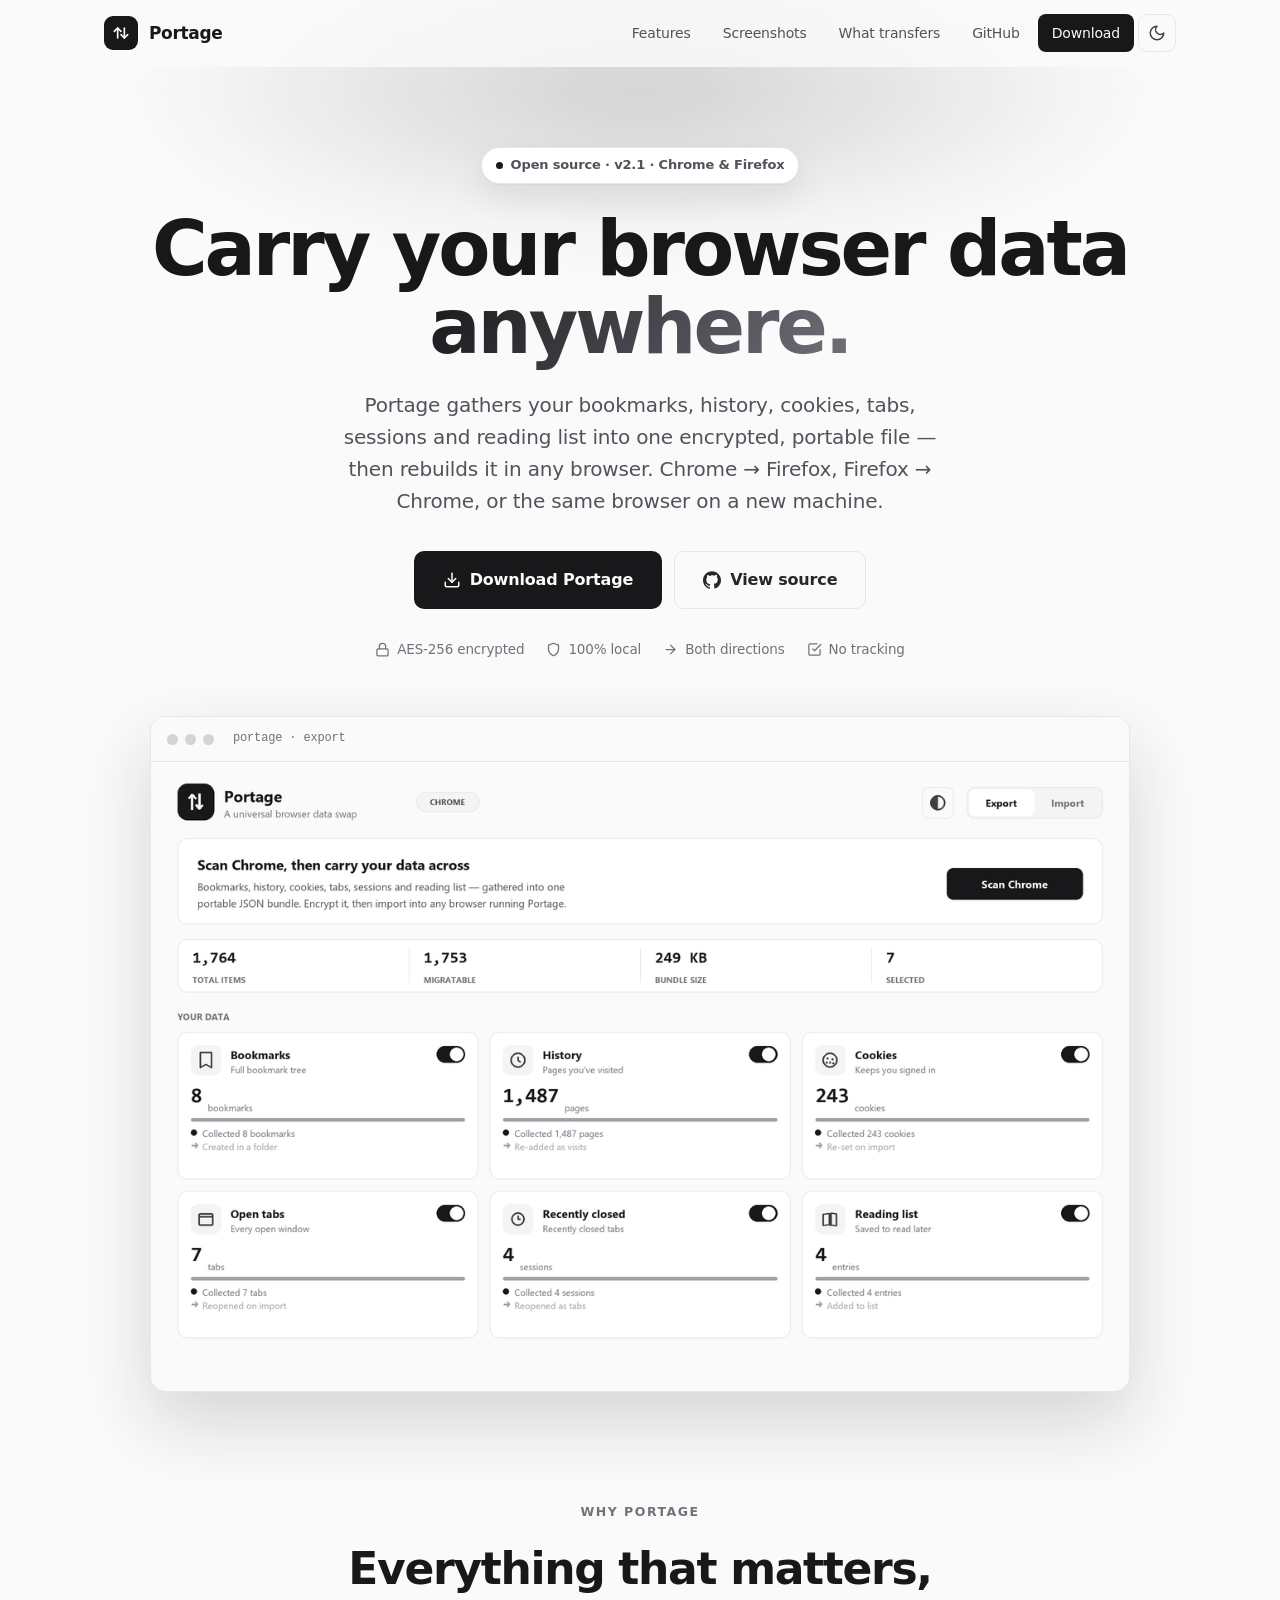
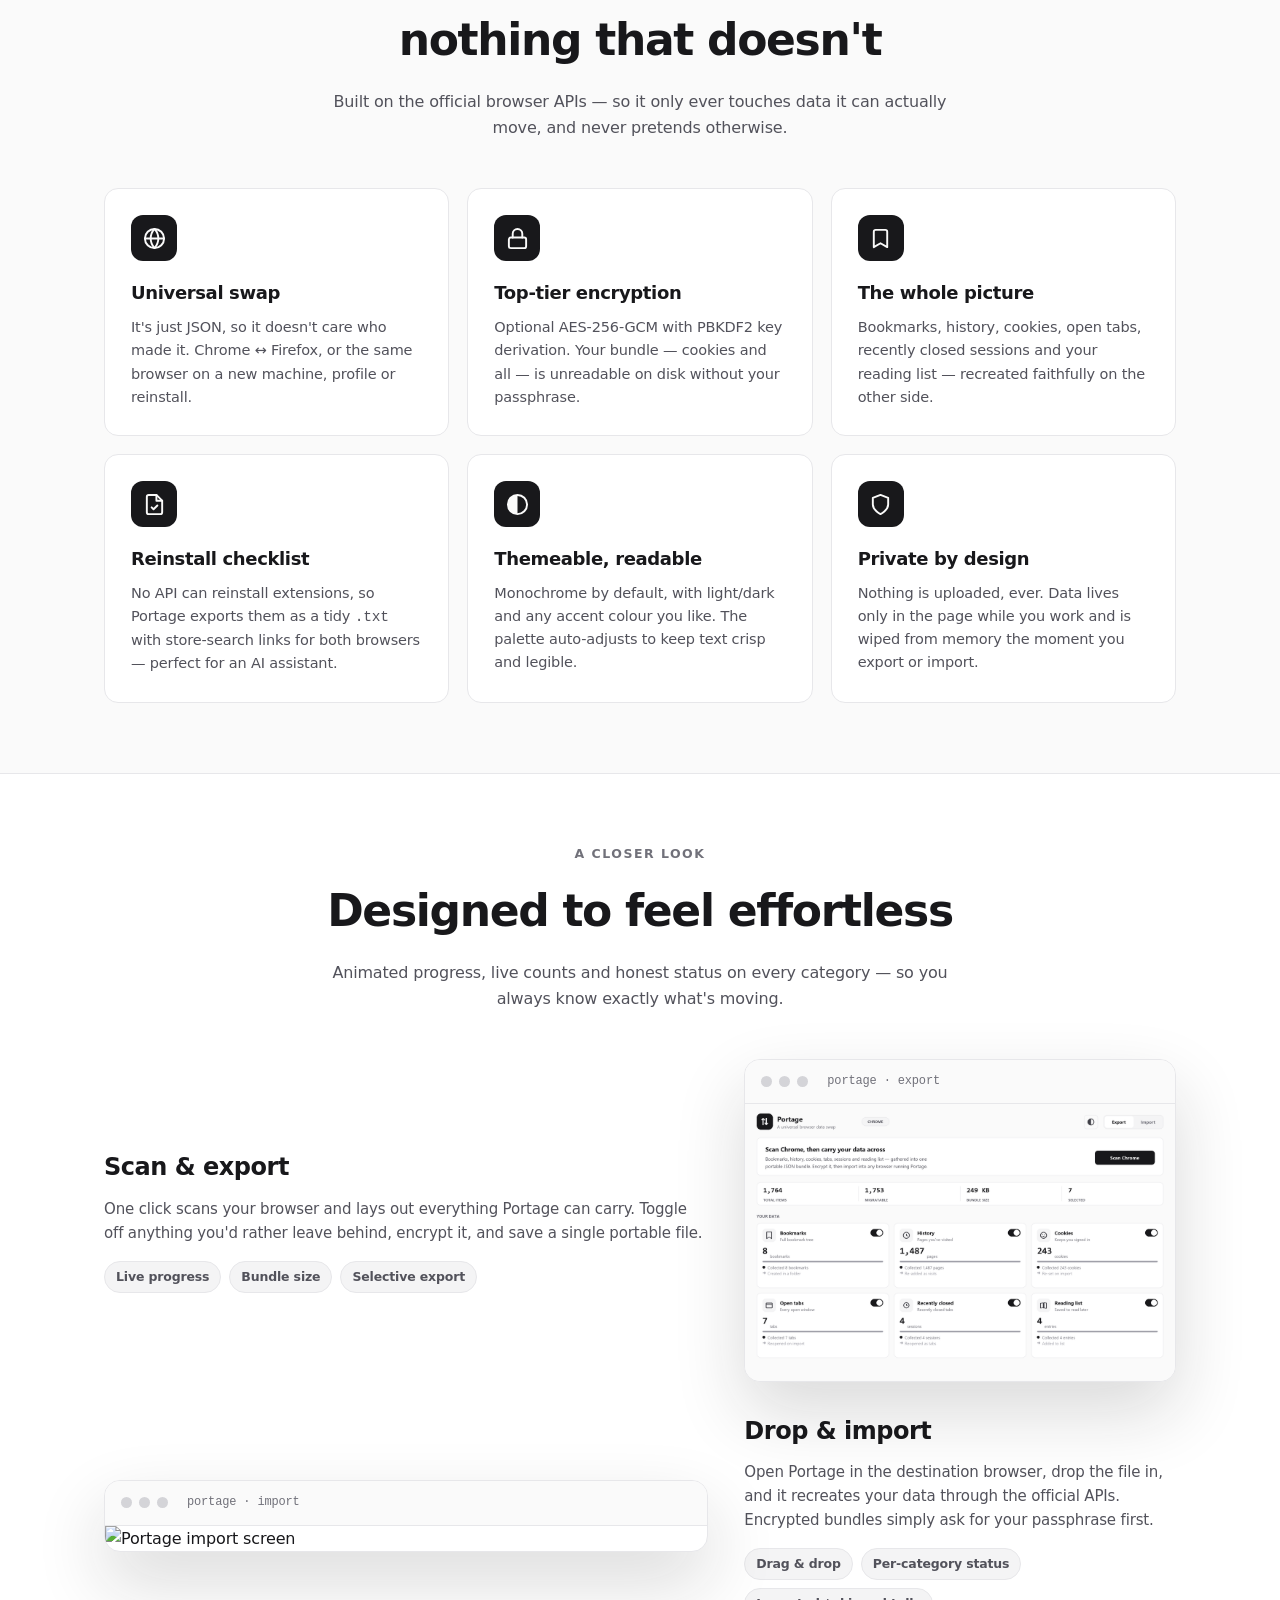
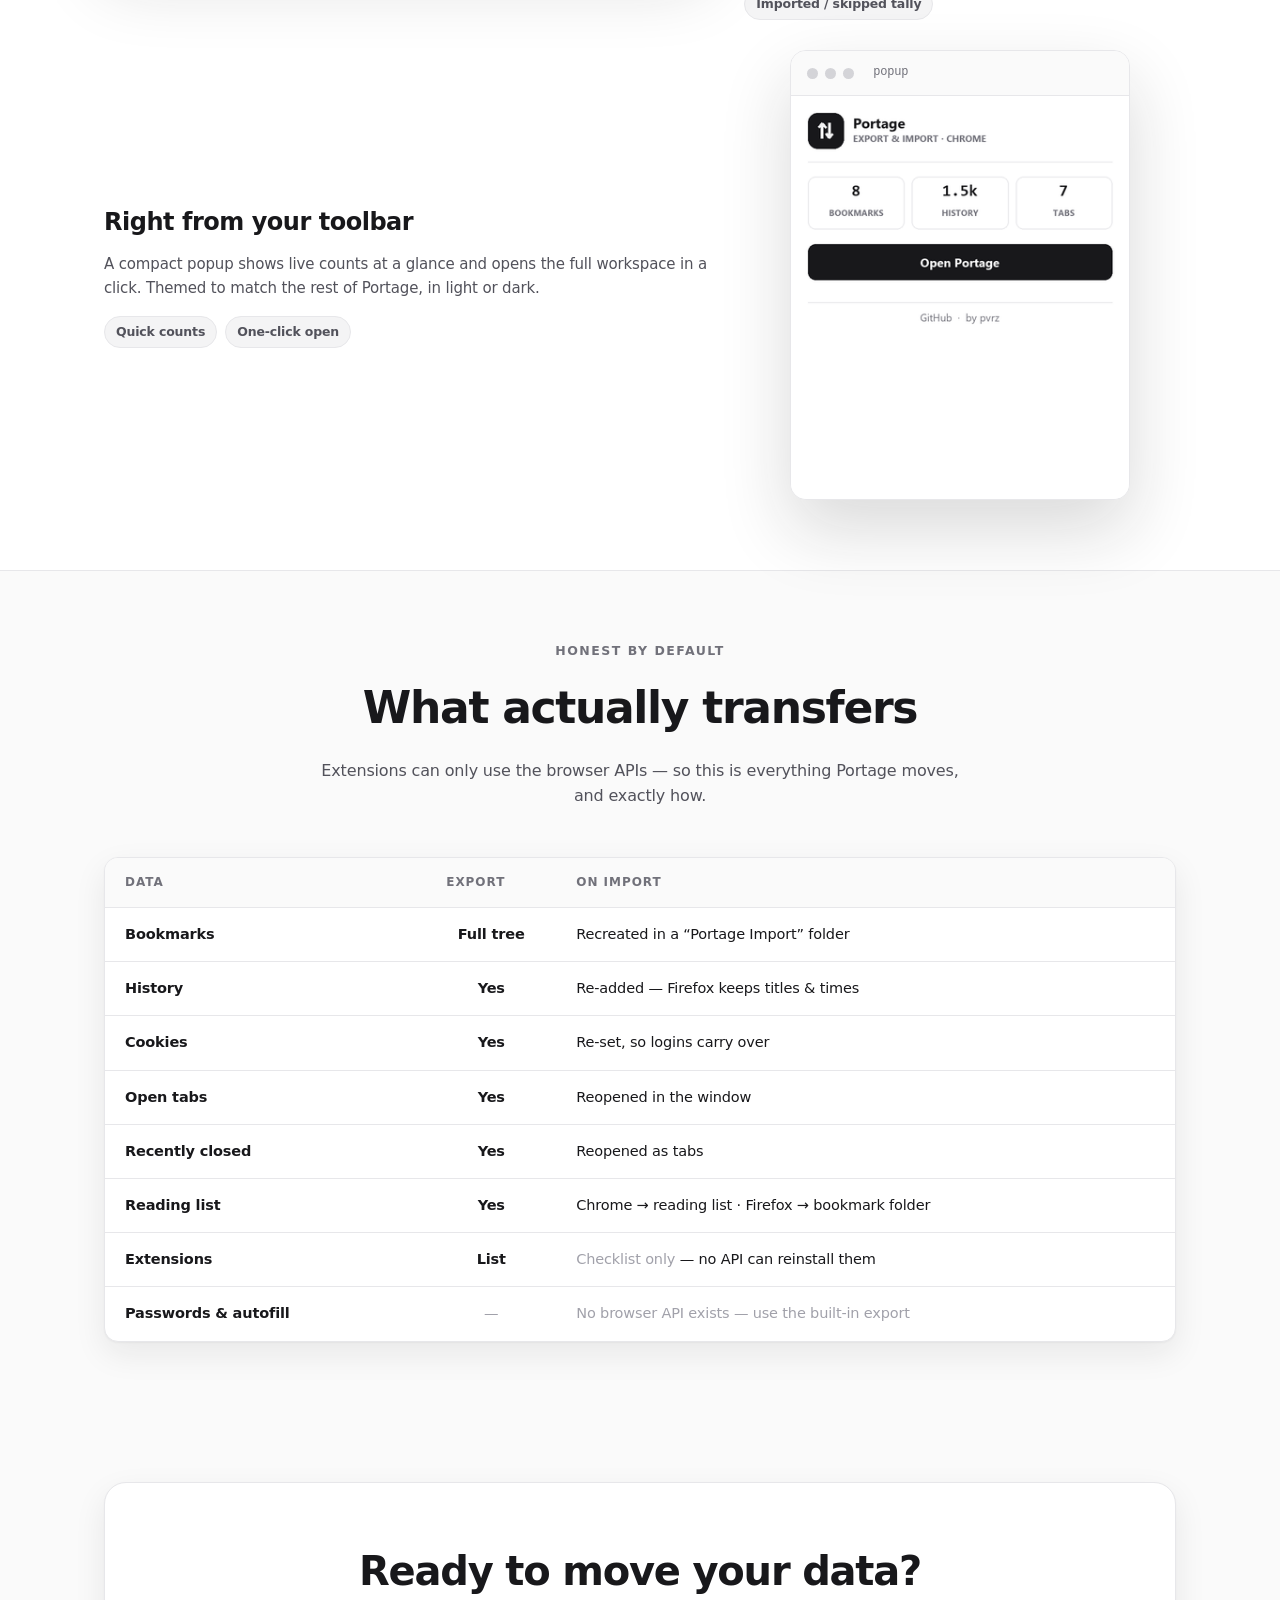
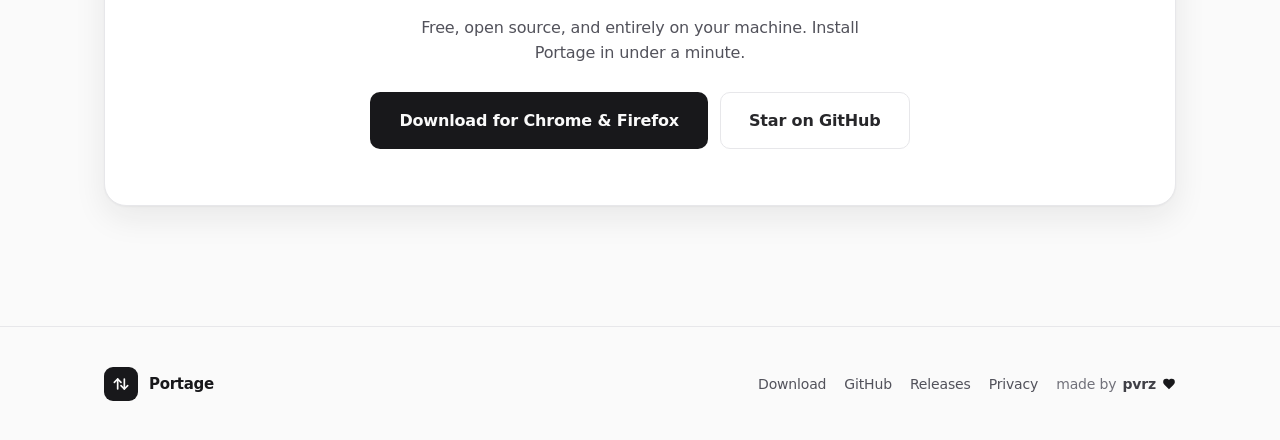
==== commit 4653bdba: "Update index.html" ====
--- a/index.html
+++ b/index.html
@@ -203,6 +203,7 @@
         <a href="download.html">Download</a>
         <a href="https://github.com/pvrzz/Portage/" target="_blank" rel="noopener">GitHub</a>
         <a href="https://github.com/pvrzz/Portage/releases" target="_blank" rel="noopener">Releases</a>
+        <a href="privacy.html">Privacy</a>
       </div>
       <span class="made">made by <a href="https://pvrz.lol/" target="_blank" rel="noopener">pvrz</a> <span class="heart"><svg viewBox="0 0 24 24" fill="currentColor"><path d="M19 14c1.49-1.46 3-3.21 3-5.5A5.5 5.5 0 0 0 16.5 3c-1.76 0-3 .5-4.5 2-1.5-1.5-2.74-2-4.5-2A5.5 5.5 0 0 0 2 8.5c0 2.29 1.51 4.04 3 5.5l7 7Z"/></svg></span></span>
     </div>
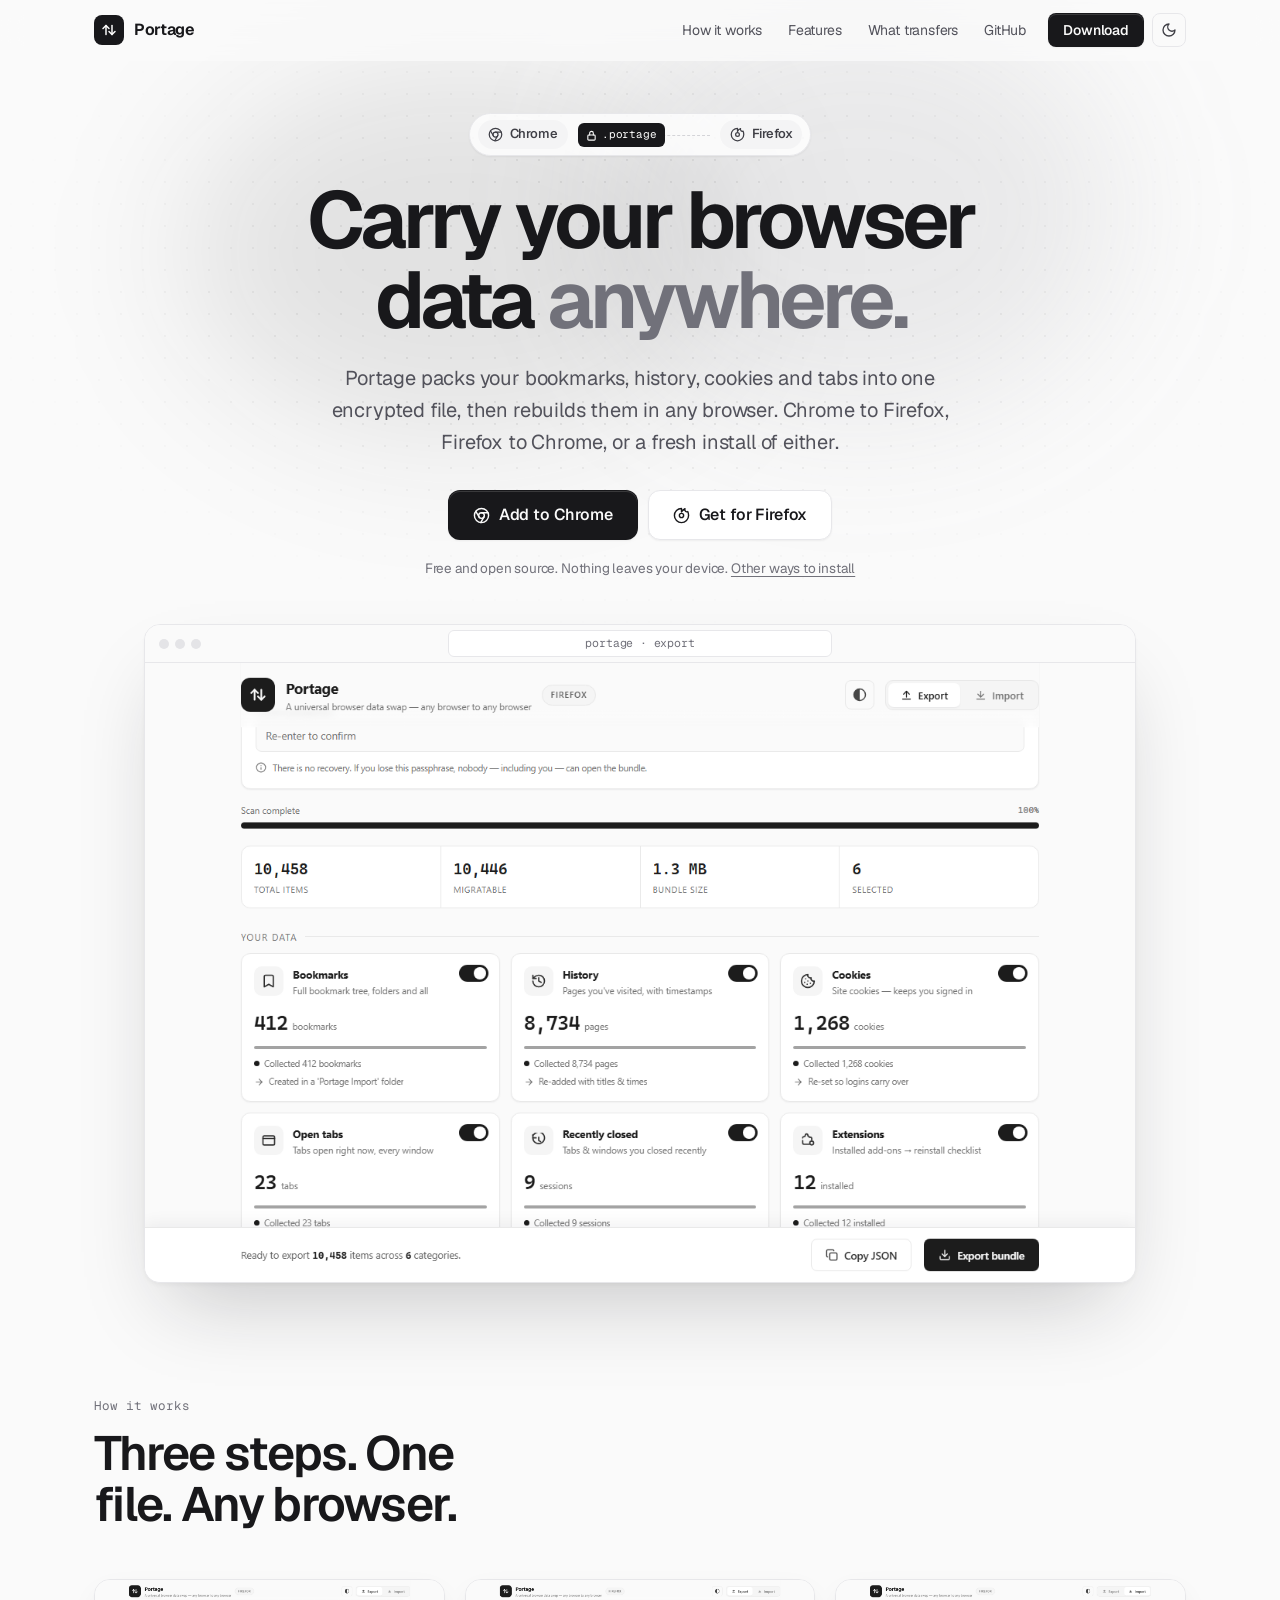
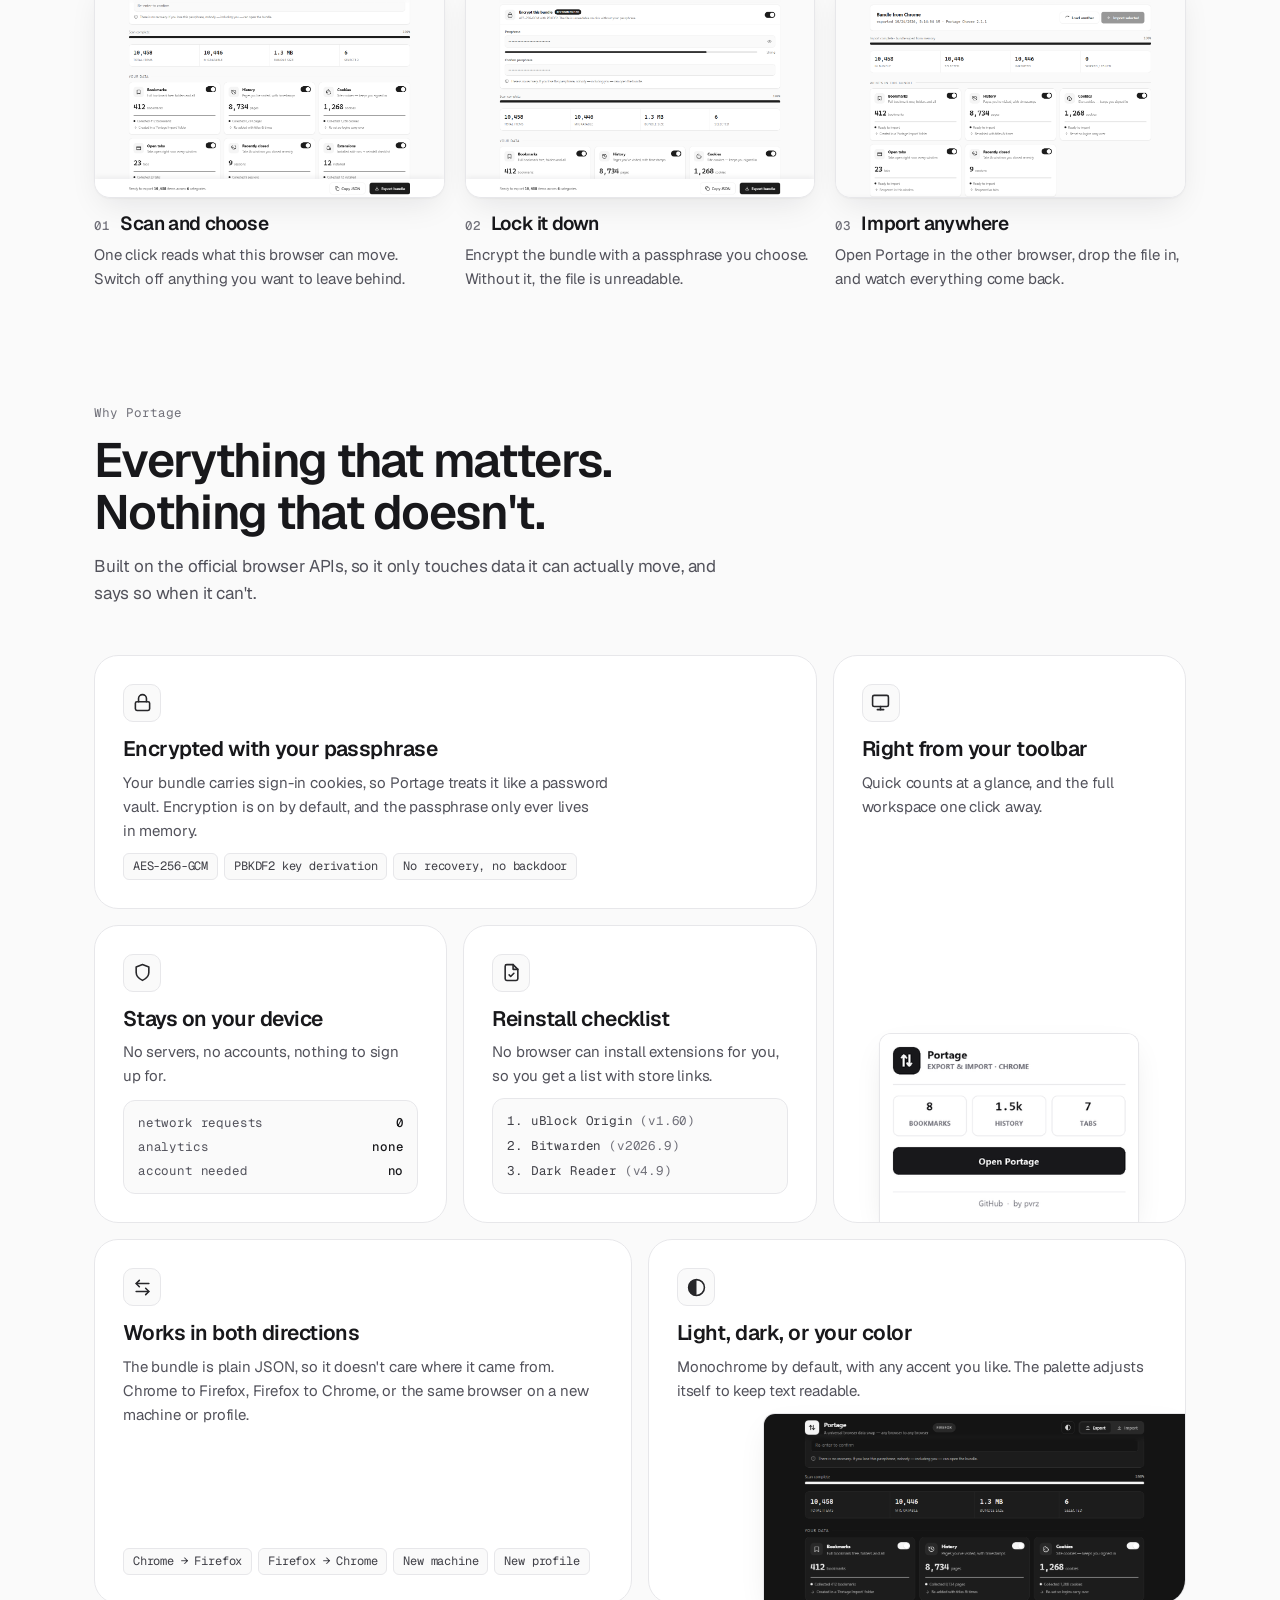
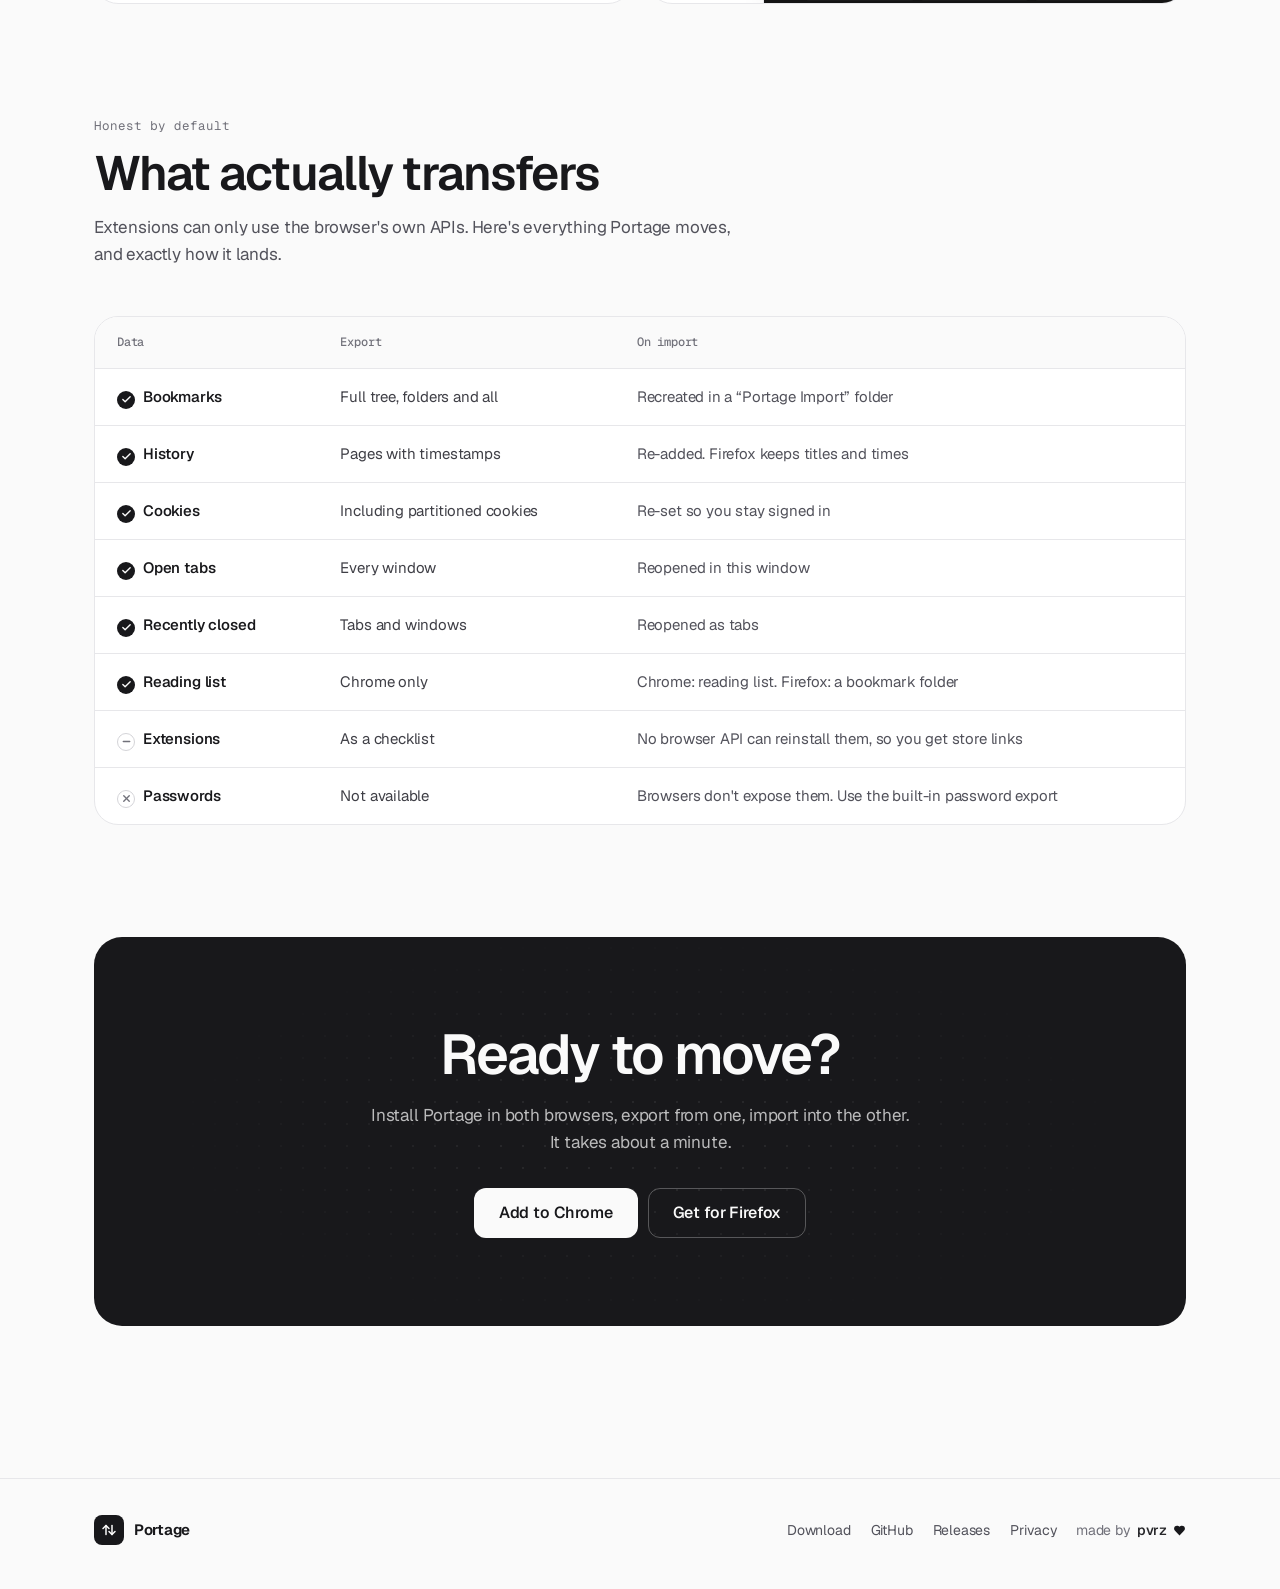
==== commit 0f429d6b: "Redesign the site and fix the download page Download page: each card now links to its store listing " ====
--- a/index.html
+++ b/index.html
@@ -4,189 +4,186 @@
 https://github.com/pvrzz/Portage/
 File Name: index.html
 -->
-<html lang="en">
+<html lang="en" class="no-js">
 <head>
   <meta charset="UTF-8">
   <meta name="viewport" content="width=device-width, initial-scale=1">
   <title>Portage — A universal browser data swap</title>
-  <meta name="description" content="Export your bookmarks, history, cookies, tabs, sessions and reading list to one encrypted, portable file — then import into any browser. Chrome, Firefox, both ways.">
+  <meta name="description" content="Export your bookmarks, history, cookies, tabs and sessions to one encrypted, portable file, then import into any browser. Chrome and Firefox, both ways.">
   <meta property="og:title" content="Portage — A universal browser data swap">
   <meta property="og:description" content="Carry your browser data anywhere. Encrypted, local-only, open source.">
   <meta property="og:image" content="media/og.png">
   <meta name="theme-color" content="#18181b">
   <link rel="icon" href="media/logo.png">
+  <link rel="preload" href="media/fonts/Geist-Variable.woff2" as="font" type="font/woff2" crossorigin>
   <link rel="stylesheet" href="styles.css">
   <script src="site.js"></script>
+  <meta name="google-site-verification" content="7DaNJSSZsUQ-xAwaPGnwCOrb-UapZyFfn2Dn-iokbe0" />
 </head>
 <body>
-  <nav class="nav">
+  <nav class="nav" aria-label="Main">
     <div class="nav-inner">
-      <a class="brand" href="index.html">
-        <span class="mk"><svg viewBox="0 0 24 24" fill="none" stroke="currentColor" stroke-width="2" stroke-linecap="round" stroke-linejoin="round"><path d="M8 18V6"/><path d="m4 10 4-4 4 4"/><path d="M16 6v12"/><path d="m12 14 4 4 4-4"/></svg></span>
+      <a class="brand" href="index.html" aria-label="Portage home">
+        <span class="mk"><svg viewBox="0 0 24 24" fill="none" stroke="currentColor" stroke-width="2" stroke-linecap="round" stroke-linejoin="round" aria-hidden="true"><path d="M8 18V6"/><path d="m4 10 4-4 4 4"/><path d="M16 6v12"/><path d="m12 14 4 4 4-4"/></svg></span>
         Portage
       </a>
       <div class="links">
+        <a class="navlink" href="#screens">How it works</a>
         <a class="navlink" href="#features">Features</a>
-        <a class="navlink" href="#screens">Screenshots</a>
         <a class="navlink" href="#matrix">What transfers</a>
-        <a href="https://github.com/pvrzz/Portage/" target="_blank" rel="noopener" class="navlink">GitHub</a>
-        <a class="cta" href="download.html">Download</a>
-        <button class="theme-toggle" id="themeToggle" aria-label="Toggle theme"></button>
+        <a class="navlink" href="https://github.com/pvrzz/Portage/" target="_blank" rel="noopener">GitHub</a>
+        <a class="btn btn-primary btn-sm cta" href="download.html">Download</a>
+        <button class="theme-toggle" id="themeToggle" type="button" aria-label="Toggle theme"></button>
       </div>
     </div>
   </nav>
 
   <header class="hero">
-    <div class="glow"></div>
-    <div class="wrap">
-      <span class="eyebrow reveal"><span class="dot"></span> Open source · v2.1 · Chrome &amp; Firefox</span>
-      <h1 class="reveal">Carry your browser data <span class="grad">anywhere.</span></h1>
-      <p class="lead reveal">Portage gathers your bookmarks, history, cookies, tabs, sessions and reading list into one encrypted, portable file — then rebuilds it in any browser. Chrome → Firefox, Firefox → Chrome, or the same browser on a new machine.</p>
-      <div class="cta-row reveal">
-        <a class="btn btn-primary btn-lg" href="download.html">
-          <svg viewBox="0 0 24 24" fill="none" stroke="currentColor" stroke-width="2" stroke-linecap="round" stroke-linejoin="round"><path d="M21 15v4a2 2 0 0 1-2 2H5a2 2 0 0 1-2-2v-4"/><path d="M7 10l5 5 5-5"/><path d="M12 15V3"/></svg>
-          Download Portage
+    <div class="aura" aria-hidden="true"><i></i><i></i></div>
+    <div class="wrap">
+      <div class="transfer" role="img" aria-label="A Portage bundle moving between Chrome and Firefox, in both directions">
+        <span class="end"><svg viewBox="0 0 24 24" fill="none" stroke="currentColor" stroke-width="2" stroke-linecap="round" stroke-linejoin="round" aria-hidden="true"><circle cx="12" cy="12" r="10"/><circle cx="12" cy="12" r="4"/><path d="M21.17 8H12"/><path d="M3.95 6.06 8.54 14"/><path d="M10.88 21.94 15.46 14"/></svg>Chrome</span>
+        <span class="track" aria-hidden="true"><span class="file"><svg viewBox="0 0 24 24" fill="none" stroke="currentColor" stroke-width="2.4" stroke-linecap="round" stroke-linejoin="round"><rect width="16" height="11" x="4" y="11" rx="2"/><path d="M8 11V7a4 4 0 0 1 8 0v4"/></svg>.portage</span></span>
+        <span class="end"><svg viewBox="0 0 24 24" fill="none" stroke="currentColor" stroke-width="2" stroke-linecap="round" stroke-linejoin="round" aria-hidden="true"><path d="M12 2a10 10 0 1 0 10 10c0-1.97-.42-3.86-1.18-5.56-2.38 1.34-4.82-1.18-3.95-3.98-2.02.89-3.72 2.37-4.87 4.54z"/><circle cx="12" cy="12" r="3"/></svg>Firefox</span>
+      </div>
+      <h1>Carry your browser data <span class="soft">anywhere.</span></h1>
+      <p class="lead">Portage packs your bookmarks, history, cookies and tabs into one encrypted file, then rebuilds them in any browser. Chrome to Firefox, Firefox to Chrome, or a fresh install of either.</p>
+      <div class="cta-row">
+        <a class="btn btn-primary btn-lg" href="https://chromewebstore.google.com/detail/portage/cjnhjkemfckfnhkmbbjdnjmohjljjlmc" target="_blank" rel="noopener">
+          <svg viewBox="0 0 24 24" fill="none" stroke="currentColor" stroke-width="2" stroke-linecap="round" stroke-linejoin="round" aria-hidden="true"><circle cx="12" cy="12" r="10"/><circle cx="12" cy="12" r="4"/><path d="M21.17 8H12"/><path d="M3.95 6.06 8.54 14"/><path d="M10.88 21.94 15.46 14"/></svg>
+          Add to Chrome
         </a>
-        <a class="btn btn-ghost btn-lg" href="https://github.com/pvrzz/Portage/" target="_blank" rel="noopener">
-          <svg viewBox="0 0 24 24" fill="currentColor"><path d="M12 .297c-6.63 0-12 5.373-12 12 0 5.303 3.438 9.8 8.205 11.385.6.113.82-.258.82-.577 0-.285-.01-1.04-.015-2.04-3.338.724-4.042-1.61-4.042-1.61C4.422 18.07 3.633 17.7 3.633 17.7c-1.087-.744.084-.729.084-.729 1.205.084 1.838 1.236 1.838 1.236 1.07 1.835 2.809 1.305 3.495.998.108-.776.417-1.305.76-1.605-2.665-.305-5.467-1.334-5.467-5.931 0-1.311.469-2.381 1.236-3.221-.124-.303-.535-1.524.117-3.176 0 0 1.008-.322 3.301 1.23A11.52 11.52 0 0 1 12 5.803c1.02.005 2.047.138 3.006.404 2.291-1.552 3.297-1.23 3.297-1.23.653 1.653.242 2.874.118 3.176.77.84 1.235 1.911 1.235 3.221 0 4.609-2.807 5.624-5.479 5.921.43.372.823 1.102.823 2.222 0 1.606-.014 2.898-.014 3.293 0 .322.216.694.825.576C20.565 22.092 24 17.592 24 12.297c0-6.627-5.373-12-12-12"/></svg>
-          View source
+        <a class="btn btn-ghost btn-lg" href="https://addons.mozilla.org/firefox/addon/portage/" target="_blank" rel="noopener">
+          <svg viewBox="0 0 24 24" fill="none" stroke="currentColor" stroke-width="2" stroke-linecap="round" stroke-linejoin="round" aria-hidden="true"><path d="M12 2a10 10 0 1 0 10 10c0-1.97-.42-3.86-1.18-5.56-2.38 1.34-4.82-1.18-3.95-3.98-2.02.89-3.72 2.37-4.87 4.54z"/><circle cx="12" cy="12" r="3"/></svg>
+          Get for Firefox
         </a>
       </div>
-      <div class="trust reveal">
-        <span><svg viewBox="0 0 24 24" fill="none" stroke="currentColor" stroke-width="2" stroke-linecap="round" stroke-linejoin="round"><rect width="18" height="11" x="3" y="11" rx="2"/><path d="M7 11V7a5 5 0 0 1 10 0v4"/></svg> AES-256 encrypted</span>
-        <span><svg viewBox="0 0 24 24" fill="none" stroke="currentColor" stroke-width="2" stroke-linecap="round" stroke-linejoin="round"><path d="M12 22s8-4 8-10V5l-8-3-8 3v7c0 6 8 10 8 10Z"/></svg> 100% local</span>
-        <span><svg viewBox="0 0 24 24" fill="none" stroke="currentColor" stroke-width="2" stroke-linecap="round" stroke-linejoin="round"><path d="M5 12h14"/><path d="m12 5 7 7-7 7"/></svg> Both directions</span>
-        <span><svg viewBox="0 0 24 24" fill="none" stroke="currentColor" stroke-width="2" stroke-linecap="round" stroke-linejoin="round"><path d="m9 11 3 3L22 4"/><path d="M21 12v7a2 2 0 0 1-2 2H5a2 2 0 0 1-2-2V5a2 2 0 0 1 2-2h11"/></svg> No tracking</span>
-      </div>
-
-      <div class="frame float reveal">
-        <div class="bar"><i></i><i></i><i></i><span class="addr">portage · export</span></div>
-        <img src="media/shot-export.png" alt="Portage export screen showing data categories">
+      <p class="fine">Free and open source. Nothing leaves your device. <a href="download.html" style="text-decoration:underline;text-underline-offset:3px">Other ways to install</a></p>
+    </div>
+    <div class="hero-shot">
+      <div class="frame">
+        <div class="bar" aria-hidden="true"><i></i><i></i><i></i><span class="addr">portage · export</span></div>
+        <img class="shot-light" src="media/shot-export.png" width="1280" height="800" alt="Portage dashboard after a scan: 412 bookmarks, 8,734 history pages, 1,268 cookies, 23 open tabs, 9 recently closed and 12 extensions, ready to export.">
+        <img class="shot-dark" src="media/shot-export-dark.png" width="1280" height="800" alt="Portage dashboard in dark mode after a scan, ready to export." loading="lazy">
       </div>
     </div>
   </header>
 
-  <section id="features">
+  <section id="screens">
     <div class="wrap">
       <div class="section-head reveal">
-        <div class="tag">Why Portage</div>
-        <h2>Everything that matters, nothing that doesn't</h2>
-        <p>Built on the official browser APIs — so it only ever touches data it can actually move, and never pretends otherwise.</p>
-      </div>
-      <div class="features">
-        <div class="feature reveal">
-          <div class="ic"><svg viewBox="0 0 24 24" fill="none" stroke="currentColor" stroke-width="2" stroke-linecap="round" stroke-linejoin="round"><circle cx="12" cy="12" r="10"/><path d="M2 12h20"/><path d="M12 2a15.3 15.3 0 0 1 4 10 15.3 15.3 0 0 1-4 10 15.3 15.3 0 0 1-4-10 15.3 15.3 0 0 1 4-10z"/></svg></div>
-          <h3>Universal swap</h3>
-          <p>It's just JSON, so it doesn't care who made it. Chrome ↔ Firefox, or the same browser on a new machine, profile or reinstall.</p>
-        </div>
-        <div class="feature reveal">
-          <div class="ic"><svg viewBox="0 0 24 24" fill="none" stroke="currentColor" stroke-width="2" stroke-linecap="round" stroke-linejoin="round"><rect width="18" height="11" x="3" y="11" rx="2"/><path d="M7 11V7a5 5 0 0 1 10 0v4"/></svg></div>
-          <h3>Top-tier encryption</h3>
-          <p>Optional AES-256-GCM with PBKDF2 key derivation. Your bundle — cookies and all — is unreadable on disk without your passphrase.</p>
-        </div>
-        <div class="feature reveal">
-          <div class="ic"><svg viewBox="0 0 24 24" fill="none" stroke="currentColor" stroke-width="2" stroke-linecap="round" stroke-linejoin="round"><path d="m19 21-7-4-7 4V5a2 2 0 0 1 2-2h10a2 2 0 0 1 2 2z"/></svg></div>
-          <h3>The whole picture</h3>
-          <p>Bookmarks, history, cookies, open tabs, recently closed sessions and your reading list — recreated faithfully on the other side.</p>
-        </div>
-        <div class="feature reveal">
-          <div class="ic"><svg viewBox="0 0 24 24" fill="none" stroke="currentColor" stroke-width="2" stroke-linecap="round" stroke-linejoin="round"><path d="M14 2H6a2 2 0 0 0-2 2v16a2 2 0 0 0 2 2h12a2 2 0 0 0 2-2V8z"/><path d="M14 2v6h6"/><path d="m9 15 2 2 4-4"/></svg></div>
+        <div class="kicker">How it works</div>
+        <h2>Three steps. One file. Any browser.</h2>
+      </div>
+      <div class="steps3 reveal-group">
+        <article class="step">
+          <div class="frame"><img src="media/shot-export.png" width="1280" height="800" alt="The export screen with every category scanned and switched on." loading="lazy"></div>
+          <h3>Scan and choose</h3>
+          <p>One click reads what this browser can move. Switch off anything you want to leave behind.</p>
+        </article>
+        <article class="step">
+          <div class="frame"><img src="media/shot-protect.png" width="1280" height="800" alt="The encryption panel with a passphrase entered and rated strong." loading="lazy"></div>
+          <h3>Lock it down</h3>
+          <p>Encrypt the bundle with a passphrase you choose. Without it, the file is unreadable.</p>
+        </article>
+        <article class="step">
+          <div class="frame"><img src="media/shot-import.png" width="1280" height="800" alt="The import screen after finishing: 10,446 items imported from a Chrome bundle, none skipped." loading="lazy"></div>
+          <h3>Import anywhere</h3>
+          <p>Open Portage in the other browser, drop the file in, and watch everything come back.</p>
+        </article>
+      </div>
+    </div>
+  </section>
+
+  <section id="features" style="padding-top:0">
+    <div class="wrap">
+      <div class="section-head reveal">
+        <div class="kicker">Why Portage</div>
+        <h2>Everything that matters. Nothing that doesn't.</h2>
+        <p>Built on the official browser APIs, so it only touches data it can actually move, and says so when it can't.</p>
+      </div>
+      <div class="bento reveal-group">
+        <div class="tile t-wide">
+          <div class="ic"><svg viewBox="0 0 24 24" fill="none" stroke="currentColor" stroke-width="2" stroke-linecap="round" stroke-linejoin="round" aria-hidden="true"><rect width="18" height="11" x="3" y="11" rx="2"/><path d="M7 11V7a5 5 0 0 1 10 0v4"/></svg></div>
+          <h3>Encrypted with your passphrase</h3>
+          <p>Your bundle carries sign-in cookies, so Portage treats it like a password vault. Encryption is on by default, and the passphrase only ever lives in memory.</p>
+          <div class="spec"><span class="chip">AES-256-GCM</span><span class="chip">PBKDF2 key derivation</span><span class="chip">No recovery, no backdoor</span></div>
+        </div>
+        <div class="tile t-tall">
+          <div class="ic"><svg viewBox="0 0 24 24" fill="none" stroke="currentColor" stroke-width="2" stroke-linecap="round" stroke-linejoin="round" aria-hidden="true"><rect width="20" height="14" x="2" y="3" rx="2"/><path d="M8 21h8"/><path d="M12 17v4"/></svg></div>
+          <h3>Right from your toolbar</h3>
+          <p>Quick counts at a glance, and the full workspace one click away.</p>
+          <div class="popup-peek"><img src="media/shot-popup.png" width="360" height="446" alt="The Portage toolbar popup showing bookmark, history and tab counts." loading="lazy"></div>
+        </div>
+        <div class="tile t-third">
+          <div class="ic"><svg viewBox="0 0 24 24" fill="none" stroke="currentColor" stroke-width="2" stroke-linecap="round" stroke-linejoin="round" aria-hidden="true"><path d="M12 22s8-4 8-10V5l-8-3-8 3v7c0 6 8 10 8 10Z"/></svg></div>
+          <h3>Stays on your device</h3>
+          <p>No servers, no accounts, nothing to sign up for.</p>
+          <div class="netlog" aria-label="Portage network activity">
+            <div class="row"><span>network requests</span><b>0</b></div>
+            <div class="row"><span>analytics</span><b>none</b></div>
+            <div class="row"><span>account needed</span><b>no</b></div>
+          </div>
+        </div>
+        <div class="tile t-third">
+          <div class="ic"><svg viewBox="0 0 24 24" fill="none" stroke="currentColor" stroke-width="2" stroke-linecap="round" stroke-linejoin="round" aria-hidden="true"><path d="M14 2H6a2 2 0 0 0-2 2v16a2 2 0 0 0 2 2h12a2 2 0 0 0 2-2V8z"/><path d="M14 2v6h6"/><path d="m9 15 2 2 4-4"/></svg></div>
           <h3>Reinstall checklist</h3>
-          <p>No API can reinstall extensions, so Portage exports them as a tidy <code>.txt</code> with store-search links for both browsers — perfect for an AI assistant.</p>
-        </div>
-        <div class="feature reveal">
-          <div class="ic"><svg viewBox="0 0 24 24" fill="none" stroke="currentColor" stroke-width="2" stroke-linecap="round" stroke-linejoin="round"><circle cx="12" cy="12" r="10"/><path d="M12 2a10 10 0 0 0 0 20z" fill="currentColor" stroke="none"/></svg></div>
-          <h3>Themeable, readable</h3>
-          <p>Monochrome by default, with light/dark and any accent colour you like. The palette auto-adjusts to keep text crisp and legible.</p>
-        </div>
-        <div class="feature reveal">
-          <div class="ic"><svg viewBox="0 0 24 24" fill="none" stroke="currentColor" stroke-width="2" stroke-linecap="round" stroke-linejoin="round"><path d="M12 22s8-4 8-10V5l-8-3-8 3v7c0 6 8 10 8 10Z"/></svg></div>
-          <h3>Private by design</h3>
-          <p>Nothing is uploaded, ever. Data lives only in the page while you work and is wiped from memory the moment you export or import.</p>
-        </div>
-      </div>
-    </div>
-  </section>
-
-  <section id="screens" style="background:var(--paper); border-top:1px solid var(--line); border-bottom:1px solid var(--line);">
+          <p>No browser can install extensions for you, so you get a list with store links.</p>
+          <div class="checklist" aria-label="Example lines from the extension checklist">
+            <div>1. uBlock Origin <span>(v1.60)</span></div>
+            <div>2. Bitwarden <span>(v2026.9)</span></div>
+            <div>3. Dark Reader <span>(v4.9)</span></div>
+          </div>
+        </div>
+        <div class="tile t-half">
+          <div class="ic"><svg viewBox="0 0 24 24" fill="none" stroke="currentColor" stroke-width="2" stroke-linecap="round" stroke-linejoin="round" aria-hidden="true"><path d="M8 3 4 7l4 4"/><path d="M4 7h16"/><path d="m16 21 4-4-4-4"/><path d="M20 17H4"/></svg></div>
+          <h3>Works in both directions</h3>
+          <p>The bundle is plain JSON, so it doesn't care where it came from. Chrome to Firefox, Firefox to Chrome, or the same browser on a new machine or profile.</p>
+          <div class="spec"><span class="chip">Chrome → Firefox</span><span class="chip">Firefox → Chrome</span><span class="chip">New machine</span><span class="chip">New profile</span></div>
+        </div>
+        <div class="tile t-half">
+          <div class="ic"><svg viewBox="0 0 24 24" fill="none" stroke="currentColor" stroke-width="2" stroke-linecap="round" stroke-linejoin="round" aria-hidden="true"><circle cx="12" cy="12" r="10"/><path d="M12 2a10 10 0 0 0 0 20z" fill="currentColor" stroke="none"/></svg></div>
+          <h3>Light, dark, or your color</h3>
+          <p>Monochrome by default, with any accent you like. The palette adjusts itself to keep text readable.</p>
+          <div class="peek"><img src="media/shot-export-dark.png" width="1280" height="800" alt="Portage in dark mode." loading="lazy"></div>
+        </div>
+      </div>
+    </div>
+  </section>
+
+  <section id="matrix" style="padding-top:0">
     <div class="wrap">
       <div class="section-head reveal">
-        <div class="tag">A closer look</div>
-        <h2>Designed to feel effortless</h2>
-        <p>Animated progress, live counts and honest status on every category — so you always know exactly what's moving.</p>
-      </div>
-      <div class="shots">
-        <div class="shot reveal">
-          <div class="shot-copy">
-            <h3>Scan &amp; export</h3>
-            <p>One click scans your browser and lays out everything Portage can carry. Toggle off anything you'd rather leave behind, encrypt it, and save a single portable file.</p>
-            <div class="chips"><span class="chip">Live progress</span><span class="chip">Bundle size</span><span class="chip">Selective export</span></div>
-          </div>
-          <div class="frame">
-            <div class="bar"><i></i><i></i><i></i><span class="addr">portage · export</span></div>
-            <img src="media/shot-export.png" alt="Portage export screen">
-          </div>
-        </div>
-        <div class="shot reveal">
-          <div class="shot-copy">
-            <h3>Drop &amp; import</h3>
-            <p>Open Portage in the destination browser, drop the file in, and it recreates your data through the official APIs. Encrypted bundles simply ask for your passphrase first.</p>
-            <div class="chips"><span class="chip">Drag &amp; drop</span><span class="chip">Per-category status</span><span class="chip">Imported / skipped tally</span></div>
-          </div>
-          <div class="frame">
-            <div class="bar"><i></i><i></i><i></i><span class="addr">portage · import</span></div>
-            <img src="media/shot-import.png" alt="Portage import screen">
-          </div>
-        </div>
-        <div class="shot reveal">
-          <div class="shot-copy">
-            <h3>Right from your toolbar</h3>
-            <p>A compact popup shows live counts at a glance and opens the full workspace in a click. Themed to match the rest of Portage, in light or dark.</p>
-            <div class="chips"><span class="chip">Quick counts</span><span class="chip">One-click open</span></div>
-          </div>
-          <div class="frame" style="max-width:340px;justify-self:center;">
-            <div class="bar"><i></i><i></i><i></i><span class="addr">popup</span></div>
-            <img src="media/shot-popup.png" alt="Portage toolbar popup">
-          </div>
-        </div>
-      </div>
-    </div>
-  </section>
-
-  <section id="matrix">
-    <div class="wrap">
-      <div class="section-head reveal">
-        <div class="tag">Honest by default</div>
+        <div class="kicker">Honest by default</div>
         <h2>What actually transfers</h2>
-        <p>Extensions can only use the browser APIs — so this is everything Portage moves, and exactly how.</p>
+        <p>Extensions can only use the browser's own APIs. Here's everything Portage moves, and exactly how it lands.</p>
       </div>
       <div class="table-card reveal">
         <table class="matrix">
-          <thead><tr><th>Data</th><th class="c">Export</th><th>On import</th></tr></thead>
+          <thead><tr><th scope="col">Data</th><th scope="col">Export</th><th scope="col">On import</th></tr></thead>
           <tbody>
-            <tr><td>Bookmarks</td><td class="c yes">Full tree</td><td>Recreated in a “Portage Import” folder</td></tr>
-            <tr><td>History</td><td class="c yes">Yes</td><td>Re-added — Firefox keeps titles &amp; times</td></tr>
-            <tr><td>Cookies</td><td class="c yes">Yes</td><td>Re-set, so logins carry over</td></tr>
-            <tr><td>Open tabs</td><td class="c yes">Yes</td><td>Reopened in the window</td></tr>
-            <tr><td>Recently closed</td><td class="c yes">Yes</td><td>Reopened as tabs</td></tr>
-            <tr><td>Reading list</td><td class="c yes">Yes</td><td>Chrome → reading list · Firefox → bookmark folder</td></tr>
-            <tr><td>Extensions</td><td class="c yes">List</td><td><span class="no">Checklist only</span> — no API can reinstall them</td></tr>
-            <tr><td>Passwords &amp; autofill</td><td class="c no">—</td><td><span class="no">No browser API exists — use the built-in export</span></td></tr>
+            <tr><td><span class="mark"><svg viewBox="0 0 24 24" fill="none" stroke="currentColor" stroke-width="3" stroke-linecap="round" stroke-linejoin="round" aria-hidden="true"><path d="M20 6 9 17l-5-5"/></svg></span>Bookmarks</td><td>Full tree, folders and all</td><td>Recreated in a “Portage Import” folder</td></tr>
+            <tr><td><span class="mark"><svg viewBox="0 0 24 24" fill="none" stroke="currentColor" stroke-width="3" stroke-linecap="round" stroke-linejoin="round" aria-hidden="true"><path d="M20 6 9 17l-5-5"/></svg></span>History</td><td>Pages with timestamps</td><td>Re-added. Firefox keeps titles and times</td></tr>
+            <tr><td><span class="mark"><svg viewBox="0 0 24 24" fill="none" stroke="currentColor" stroke-width="3" stroke-linecap="round" stroke-linejoin="round" aria-hidden="true"><path d="M20 6 9 17l-5-5"/></svg></span>Cookies</td><td>Including partitioned cookies</td><td>Re-set so you stay signed in</td></tr>
+            <tr><td><span class="mark"><svg viewBox="0 0 24 24" fill="none" stroke="currentColor" stroke-width="3" stroke-linecap="round" stroke-linejoin="round" aria-hidden="true"><path d="M20 6 9 17l-5-5"/></svg></span>Open tabs</td><td>Every window</td><td>Reopened in this window</td></tr>
+            <tr><td><span class="mark"><svg viewBox="0 0 24 24" fill="none" stroke="currentColor" stroke-width="3" stroke-linecap="round" stroke-linejoin="round" aria-hidden="true"><path d="M20 6 9 17l-5-5"/></svg></span>Recently closed</td><td>Tabs and windows</td><td>Reopened as tabs</td></tr>
+            <tr><td><span class="mark"><svg viewBox="0 0 24 24" fill="none" stroke="currentColor" stroke-width="3" stroke-linecap="round" stroke-linejoin="round" aria-hidden="true"><path d="M20 6 9 17l-5-5"/></svg></span>Reading list</td><td>Chrome only</td><td>Chrome: reading list. Firefox: a bookmark folder</td></tr>
+            <tr><td><span class="mark off"><svg viewBox="0 0 24 24" fill="none" stroke="currentColor" stroke-width="3" stroke-linecap="round" stroke-linejoin="round" aria-hidden="true"><path d="M5 12h14"/></svg></span>Extensions</td><td>As a checklist</td><td>No browser API can reinstall them, so you get store links</td></tr>
+            <tr><td><span class="mark off"><svg viewBox="0 0 24 24" fill="none" stroke="currentColor" stroke-width="3" stroke-linecap="round" stroke-linejoin="round" aria-hidden="true"><path d="M18 6 6 18"/><path d="m6 6 12 12"/></svg></span>Passwords</td><td>Not available</td><td>Browsers don't expose them. Use the built-in password export</td></tr>
           </tbody>
         </table>
       </div>
     </div>
   </section>
 
-  <section>
-    <div class="wrap">
-      <div class="cta-band reveal">
-        <div class="glow"></div>
-        <h2>Ready to move your data?</h2>
-        <p>Free, open source, and entirely on your machine. Install Portage in under a minute.</p>
+  <section style="padding-top:0">
+    <div class="wrap">
+      <div class="close reveal">
+        <h2>Ready to move?</h2>
+        <p>Install Portage in both browsers, export from one, import into the other. It takes about a minute.</p>
         <div class="cta-row">
-          <a class="btn btn-primary btn-lg" href="download.html">Download for Chrome &amp; Firefox</a>
-          <a class="btn btn-ghost btn-lg" href="https://github.com/pvrzz/Portage/" target="_blank" rel="noopener">Star on GitHub</a>
+          <a class="btn btn-lg btn-store-inv" href="https://chromewebstore.google.com/detail/portage/cjnhjkemfckfnhkmbbjdnjmohjljjlmc" target="_blank" rel="noopener">Add to Chrome</a>
+          <a class="btn btn-lg btn-outline-inv" href="https://addons.mozilla.org/firefox/addon/portage/" target="_blank" rel="noopener">Get for Firefox</a>
         </div>
       </div>
     </div>
@@ -195,7 +192,7 @@
   <footer class="foot">
     <div class="foot-inner">
       <a class="brand" href="index.html">
-        <span class="mk"><svg viewBox="0 0 24 24" fill="none" stroke="currentColor" stroke-width="2" stroke-linecap="round" stroke-linejoin="round"><path d="M8 18V6"/><path d="m4 10 4-4 4 4"/><path d="M16 6v12"/><path d="m12 14 4 4 4-4"/></svg></span>
+        <span class="mk"><svg viewBox="0 0 24 24" fill="none" stroke="currentColor" stroke-width="2" stroke-linecap="round" stroke-linejoin="round" aria-hidden="true"><path d="M8 18V6"/><path d="m4 10 4-4 4 4"/><path d="M16 6v12"/><path d="m12 14 4 4 4-4"/></svg></span>
         Portage
       </a>
       <div class="spacer"></div>
@@ -205,7 +202,7 @@
         <a href="https://github.com/pvrzz/Portage/releases" target="_blank" rel="noopener">Releases</a>
         <a href="privacy.html">Privacy</a>
       </div>
-      <span class="made">made by <a href="https://pvrz.lol/" target="_blank" rel="noopener">pvrz</a> <span class="heart"><svg viewBox="0 0 24 24" fill="currentColor"><path d="M19 14c1.49-1.46 3-3.21 3-5.5A5.5 5.5 0 0 0 16.5 3c-1.76 0-3 .5-4.5 2-1.5-1.5-2.74-2-4.5-2A5.5 5.5 0 0 0 2 8.5c0 2.29 1.51 4.04 3 5.5l7 7Z"/></svg></span></span>
+      <span class="made">made by <a href="https://pvrz.lol/" target="_blank" rel="noopener">pvrz</a> <span class="heart"><svg viewBox="0 0 24 24" fill="currentColor" aria-hidden="true"><path d="M19 14c1.49-1.46 3-3.21 3-5.5A5.5 5.5 0 0 0 16.5 3c-1.76 0-3 .5-4.5 2-1.5-1.5-2.74-2-4.5-2A5.5 5.5 0 0 0 2 8.5c0 2.29 1.51 4.04 3 5.5l7 7Z"/></svg></span></span>
     </div>
   </footer>
 </body>
--- a/styles.css
+++ b/styles.css
@@ -2,7 +2,25 @@
 Portage by pvrz
 https://github.com/pvrzz/Portage/
 File Name: styles.css
+
+Design stamp: precise monochrome (Vercel/Linear school), ink scale from the extension.
+Type: Geist + Geist Mono, self-hosted (SIL OFL, media/fonts/LICENSE.txt).
+Text-safe pairings only: ink-900/700/600/500 on bg/paper (>= 4.5:1); ink-400/300 are decorative.
+Motion: transform/opacity only, ease-out for UI, hover gated to fine pointers, reduced-motion aware.
 */
+
+@font-face {
+  font-family: "Geist";
+  src: url("media/fonts/Geist-Variable.woff2") format("woff2");
+  font-weight: 100 900;
+  font-display: swap;
+}
+@font-face {
+  font-family: "Geist Mono";
+  src: url("media/fonts/GeistMono-Variable.woff2") format("woff2");
+  font-weight: 100 900;
+  font-display: swap;
+}
 
 :root {
   --ink-900: #18181b;
@@ -19,216 +37,374 @@
   --line: #e7e7ea;
   --accent: #18181b;
   --accent-contrast: #fafafa;
-  --font: ui-sans-serif, system-ui, -apple-system, "Segoe UI", Roboto, Helvetica, Arial, sans-serif;
-  --mono: ui-monospace, "Cascadia Code", "SF Mono", Menlo, Consolas, monospace;
-  --radius: 14px;
-  --radius-sm: 9px;
-  --shadow: 0 1px 2px rgba(24,24,27,.04), 0 12px 32px rgba(24,24,27,.08);
-  --shadow-lg: 0 30px 70px rgba(24,24,27,.16);
-  --ease: cubic-bezier(.22,.61,.36,1);
-  --maxw: 1120px;
+  --glow-a: rgba(24, 24, 27, .10);
+  --glow-b: rgba(113, 113, 122, .12);
+  --grid-dot: rgba(24, 24, 27, .07);
+
+  --font: "Geist", ui-sans-serif, -apple-system, "Segoe UI", Helvetica, Arial, sans-serif;
+  --mono: "Geist Mono", ui-monospace, "Cascadia Code", "SF Mono", Menlo, Consolas, monospace;
+
+  --r-sm: 8px;
+  --r-md: 12px;
+  --r-lg: 16px;
+  --r-xl: 24px;
+  --shadow-sm: 0 1px 2px rgba(24,24,27,.05);
+  --shadow: 0 1px 2px rgba(24,24,27,.04), 0 12px 32px -8px rgba(24,24,27,.10);
+  --shadow-lg: 0 2px 4px rgba(24,24,27,.04), 0 40px 80px -24px rgba(24,24,27,.22);
+  --ease-out: cubic-bezier(0.23, 1, 0.32, 1);
+  --ease-in-out: cubic-bezier(0.77, 0, 0.175, 1);
+  --maxw: 1140px;
 }
 
 :root[data-mode="dark"] {
   --ink-900: #fafafa; --ink-800: #f4f4f5; --ink-700: #e4e4e7; --ink-600: #d4d4d8;
-  --ink-500: #a1a1aa; --ink-400: #71717a; --ink-300: #52525b; --ink-200: #3f3f46; --ink-100: #27272a;
-  --paper: #1c1c1f; --bg: #131316; --line: #2a2a2e;
-  --accent: #fafafa; --accent-contrast: #18181b;
-  --shadow: 0 1px 2px rgba(0,0,0,.4), 0 12px 32px rgba(0,0,0,.5);
-  --shadow-lg: 0 30px 70px rgba(0,0,0,.6);
+  --ink-500: #a1a1aa; --ink-400: #71717a; --ink-300: #52525b; --ink-200: #3f3f46; --ink-100: #1f1f22;
+  --paper: #111113; --bg: #09090b; --line: #232326;
+  --accent: #fafafa; --accent-contrast: #09090b;
+  --glow-a: rgba(250, 250, 250, .09);
+  --glow-b: rgba(161, 161, 170, .08);
+  --grid-dot: rgba(250, 250, 250, .06);
+  --shadow-sm: 0 1px 2px rgba(0,0,0,.5);
+  --shadow: 0 1px 2px rgba(0,0,0,.4), 0 12px 32px -8px rgba(0,0,0,.6);
+  --shadow-lg: 0 2px 4px rgba(0,0,0,.4), 0 40px 80px -24px rgba(0,0,0,.8);
 }
 @media (prefers-color-scheme: dark) {
   :root:not([data-mode]) {
     --ink-900: #fafafa; --ink-800: #f4f4f5; --ink-700: #e4e4e7; --ink-600: #d4d4d8;
-    --ink-500: #a1a1aa; --ink-400: #71717a; --ink-300: #52525b; --ink-200: #3f3f46; --ink-100: #27272a;
-    --paper: #1c1c1f; --bg: #131316; --line: #2a2a2e;
-    --accent: #fafafa; --accent-contrast: #18181b;
-    --shadow: 0 1px 2px rgba(0,0,0,.4), 0 12px 32px rgba(0,0,0,.5);
-    --shadow-lg: 0 30px 70px rgba(0,0,0,.6);
+    --ink-500: #a1a1aa; --ink-400: #71717a; --ink-300: #52525b; --ink-200: #3f3f46; --ink-100: #1f1f22;
+    --paper: #111113; --bg: #09090b; --line: #232326;
+    --accent: #fafafa; --accent-contrast: #09090b;
+    --glow-a: rgba(250, 250, 250, .09);
+    --glow-b: rgba(161, 161, 170, .08);
+    --grid-dot: rgba(250, 250, 250, .06);
+    --shadow-sm: 0 1px 2px rgba(0,0,0,.5);
+    --shadow: 0 1px 2px rgba(0,0,0,.4), 0 12px 32px -8px rgba(0,0,0,.6);
+    --shadow-lg: 0 2px 4px rgba(0,0,0,.4), 0 40px 80px -24px rgba(0,0,0,.8);
   }
 }
 
+/* ---------- Base ---------- */
+
 * { box-sizing: border-box; margin: 0; padding: 0; }
-html { scroll-behavior: smooth; -webkit-font-smoothing: antialiased; }
+html { scroll-behavior: smooth; -webkit-font-smoothing: antialiased; text-rendering: optimizeLegibility; }
 body {
   font-family: var(--font); background: var(--bg); color: var(--ink-900);
-  line-height: 1.6; letter-spacing: -0.01em; overflow-x: hidden;
-  transition: background .3s var(--ease), color .3s var(--ease);
+  font-size: 16px; line-height: 1.6; letter-spacing: -0.011em; overflow-x: hidden;
 }
 a { color: inherit; text-decoration: none; }
+img { max-width: 100%; }
 ::selection { background: var(--accent); color: var(--accent-contrast); }
+:focus-visible { outline: 2px solid var(--ink-900); outline-offset: 3px; border-radius: 6px; }
+h1, h2, h3 { text-wrap: balance; letter-spacing: -0.035em; line-height: 1.08; font-weight: 600; }
+p { text-wrap: pretty; }
+code, .mono { font-family: var(--mono); letter-spacing: 0; }
 .wrap { max-width: var(--maxw); margin: 0 auto; padding: 0 24px; }
-.mono { font-family: var(--mono); }
+.sr-only { position: absolute; width: 1px; height: 1px; overflow: hidden; clip: rect(0 0 0 0); white-space: nowrap; }
+
+/* ---------- Nav ---------- */
 
 .nav {
   position: sticky; top: 0; z-index: 50;
-  background: color-mix(in srgb, var(--bg) 82%, transparent);
-  backdrop-filter: blur(12px); border-bottom: 1px solid transparent;
-  transition: border-color .3s, background .3s;
+  background: color-mix(in srgb, var(--bg) 78%, transparent);
+  backdrop-filter: saturate(1.4) blur(14px); -webkit-backdrop-filter: saturate(1.4) blur(14px);
+  border-bottom: 1px solid transparent; transition: border-color .2s ease;
 }
 .nav.scrolled { border-color: var(--line); }
-.nav-inner { max-width: var(--maxw); margin: 0 auto; padding: 14px 24px; display: flex; align-items: center; gap: 16px; }
-.brand { display: flex; align-items: center; gap: 11px; font-weight: 700; font-size: 17px; letter-spacing: -0.02em; }
-.brand .mk { width: 34px; height: 34px; border-radius: 9px; background: var(--accent); color: var(--accent-contrast); display: grid; place-items: center; }
-.brand .mk svg { width: 20px; height: 20px; }
-.nav .links { display: flex; gap: 4px; margin-left: auto; align-items: center; }
-.nav .links a { padding: 8px 14px; border-radius: 8px; font-size: 14px; font-weight: 500; color: var(--ink-600); transition: color .15s, background .15s; }
-.nav .links a:hover { color: var(--ink-900); background: var(--ink-100); }
-.nav .links a.cta { background: var(--accent); color: var(--accent-contrast); }
-.nav .links a.cta:hover { filter: brightness(.92); background: var(--accent); }
+.nav-inner { max-width: var(--maxw); margin: 0 auto; padding: 12px 24px; display: flex; align-items: center; gap: 16px; }
+.brand { display: flex; align-items: center; gap: 10px; font-weight: 650; font-size: 16px; letter-spacing: -0.02em; }
+.brand .mk { width: 30px; height: 30px; border-radius: 8px; background: var(--accent); color: var(--accent-contrast); display: grid; place-items: center; }
+.brand .mk svg { width: 18px; height: 18px; }
+.nav .links { display: flex; gap: 2px; margin-left: auto; align-items: center; }
+.navlink { padding: 7px 12px; border-radius: var(--r-sm); font-size: 14px; color: var(--ink-600); transition: color .15s ease, background-color .15s ease; }
+.navlink:hover, .navlink[aria-current="page"] { color: var(--ink-900); background: var(--ink-100); }
+.nav .cta { margin-left: 8px; }
 .theme-toggle {
-  width: 38px; height: 38px; border-radius: 9px; border: 1px solid var(--line);
-  background: transparent; color: var(--ink-700); cursor: pointer; display: grid; place-items: center; transition: background .15s, color .15s;
+  width: 34px; height: 34px; margin-left: 6px; border-radius: var(--r-sm); border: 1px solid var(--line);
+  background: transparent; color: var(--ink-700); cursor: pointer; display: grid; place-items: center;
+  transition: background-color .15s ease, color .15s ease, transform .16s var(--ease-out);
 }
 .theme-toggle:hover { background: var(--ink-100); color: var(--ink-900); }
-.theme-toggle svg { width: 18px; height: 18px; }
-@media (max-width: 720px) { .nav .links a.navlink { display: none; } }
+.theme-toggle:active { transform: scale(.94); }
+.theme-toggle svg { width: 16px; height: 16px; }
+@media (max-width: 760px) { .navlink { display: none; } }
+
+/* ---------- Buttons ---------- */
 
 .btn {
   display: inline-flex; align-items: center; justify-content: center; gap: 9px;
-  font: inherit; font-weight: 600; font-size: 15px; padding: 13px 22px; border-radius: 10px;
-  border: 1px solid transparent; cursor: pointer; transition: transform .12s var(--ease), filter .15s, background .15s; white-space: nowrap;
+  font: inherit; font-weight: 550; font-size: 15px; line-height: 1; letter-spacing: -0.01em;
+  min-height: 44px; padding: 0 20px; border-radius: 10px;
+  border: 1px solid transparent; cursor: pointer; white-space: nowrap;
+  transition: transform .16s var(--ease-out), background-color .15s ease, border-color .15s ease, color .15s ease;
 }
 .btn:active { transform: scale(.97); }
-.btn svg { width: 18px; height: 18px; }
-.btn-primary { background: var(--accent); color: var(--accent-contrast); }
-.btn-primary:hover { filter: brightness(.92); }
-.btn-ghost { background: transparent; color: var(--ink-800); border-color: var(--line); }
-.btn-ghost:hover { background: var(--ink-100); }
-.btn-lg { padding: 15px 28px; font-size: 16px; }
-
-.hero { position: relative; padding: 80px 0 40px; text-align: center; }
-.hero .eyebrow {
-  display: inline-flex; align-items: center; gap: 8px; font-size: 13px; font-weight: 600; color: var(--ink-600);
-  background: var(--paper); border: 1px solid var(--line); padding: 7px 14px; border-radius: 99px; margin-bottom: 26px; box-shadow: var(--shadow);
-}
-.hero .eyebrow .dot { width: 7px; height: 7px; border-radius: 99px; background: var(--accent); }
-.hero h1 { font-size: clamp(38px, 7vw, 76px); line-height: 1.02; letter-spacing: -0.04em; font-weight: 750; }
-.hero h1 .grad { background: linear-gradient(120deg, var(--ink-900), var(--ink-500)); -webkit-background-clip: text; background-clip: text; -webkit-text-fill-color: transparent; }
-.hero p.lead { font-size: clamp(16px, 2.4vw, 20px); color: var(--ink-600); max-width: 620px; margin: 24px auto 0; }
-.hero .cta-row { display: flex; gap: 12px; justify-content: center; margin-top: 34px; flex-wrap: wrap; }
-.hero .trust { margin-top: 30px; display: flex; gap: 22px; justify-content: center; flex-wrap: wrap; color: var(--ink-500); font-size: 13.5px; }
-.hero .trust span { display: inline-flex; align-items: center; gap: 7px; }
-.hero .trust svg { width: 15px; height: 15px; }
-
-.frame {
-  position: relative; margin: 56px auto 0; max-width: 980px; border-radius: 16px;
-  background: var(--paper); border: 1px solid var(--line); box-shadow: var(--shadow-lg); overflow: hidden;
-}
-.frame .bar { display: flex; align-items: center; gap: 7px; padding: 12px 16px; border-bottom: 1px solid var(--line); background: var(--bg); }
-.frame .bar i { width: 11px; height: 11px; border-radius: 99px; background: var(--ink-300); display: inline-block; }
-.frame .bar .addr { margin-left: 12px; font-size: 12px; color: var(--ink-500); font-family: var(--mono); }
+.btn svg { width: 17px; height: 17px; flex: none; }
+.btn-sm { min-height: 34px; padding: 0 14px; font-size: 14px; border-radius: var(--r-sm); }
+.btn-lg { min-height: 50px; padding: 0 24px; font-size: 16px; border-radius: 12px; }
+.btn-primary { background: var(--accent); color: var(--accent-contrast); box-shadow: inset 0 1px 0 rgba(255,255,255,.14), var(--shadow-sm); }
+.btn-ghost { background: var(--paper); color: var(--ink-900); border-color: var(--line); box-shadow: var(--shadow-sm); }
+@media (hover: hover) and (pointer: fine) {
+  .btn-primary:hover { background: color-mix(in srgb, var(--accent) 86%, var(--bg)); }
+  .btn-ghost:hover { border-color: var(--ink-300); background: var(--ink-100); }
+}
+
+/* ---------- Hero ---------- */
+
+.hero { position: relative; padding: 52px 0 0; text-align: center; isolation: isolate; }
+.hero::before {
+  content: ""; position: absolute; inset: 0 0 auto; height: 760px; z-index: -2;
+  background-image: radial-gradient(var(--grid-dot) 1px, transparent 1px);
+  background-size: 22px 22px;
+  -webkit-mask-image: radial-gradient(ellipse 70% 60% at 50% 30%, #000 30%, transparent 75%);
+  mask-image: radial-gradient(ellipse 70% 60% at 50% 30%, #000 30%, transparent 75%);
+}
+.aura { position: absolute; inset: -120px 0 auto; height: 720px; z-index: -1; pointer-events: none; overflow: hidden; }
+.aura i { position: absolute; border-radius: 50%; filter: blur(70px); will-change: transform; }
+.aura i:nth-child(1) { width: 560px; height: 380px; left: calc(50% - 460px); top: 120px; background: var(--glow-a); animation: drift-a 22s ease-in-out infinite alternate; }
+.aura i:nth-child(2) { width: 520px; height: 420px; left: calc(50% - 40px); top: 60px; background: var(--glow-b); animation: drift-b 26s ease-in-out infinite alternate; }
+@keyframes drift-a { to { transform: translate3d(90px, 50px, 0) scale(1.08); } }
+@keyframes drift-b { to { transform: translate3d(-110px, 70px, 0) scale(.94); } }
+
+.hero h1 { font-size: clamp(42px, 7vw, 80px); font-weight: 650; letter-spacing: -0.05em; line-height: 1.0; max-width: 13ch; margin: 24px auto 0; }
+.hero h1 .soft { color: var(--ink-500); }
+.hero .lead { font-size: clamp(17px, 2.1vw, 20px); color: var(--ink-600); max-width: 34em; margin: 22px auto 0; }
+.cta-row { display: flex; gap: 10px; justify-content: center; flex-wrap: wrap; margin-top: 32px; }
+.hero .fine { margin-top: 18px; font-size: 13.5px; color: var(--ink-500); }
+
+/* Chrome <-> Firefox transfer strip */
+.transfer {
+  display: inline-flex; align-items: center; gap: 10px; padding: 6px 8px;
+  background: color-mix(in srgb, var(--paper) 80%, transparent); border: 1px solid var(--line);
+  border-radius: 99px; box-shadow: var(--shadow-sm); font-size: 13px; color: var(--ink-700);
+}
+.transfer .end { display: inline-flex; align-items: center; gap: 7px; padding: 4px 10px; border-radius: 99px; background: var(--ink-100); font-weight: 550; }
+.transfer .end svg { width: 15px; height: 15px; }
+.transfer .track { position: relative; width: 132px; height: 26px; }
+.transfer .track::before { content: ""; position: absolute; left: 0; right: 0; top: 50%; border-top: 1px dashed var(--ink-300); }
+.transfer .file {
+  position: absolute; top: 1px; left: 0; height: 24px; padding: 0 8px; display: inline-flex; align-items: center; gap: 5px;
+  background: var(--accent); color: var(--accent-contrast); border-radius: 6px; font-family: var(--mono); font-size: 11px;
+  animation: ferry 5.6s var(--ease-in-out) infinite; will-change: transform;
+}
+.transfer .file svg { width: 11px; height: 11px; }
+@keyframes ferry {
+  0%, 12% { transform: translateX(0); }
+  44%, 56% { transform: translateX(calc(132px - 100%)); }
+  88%, 100% { transform: translateX(0); }
+}
+
+/* Browser frame around real screenshots */
+.frame { position: relative; border-radius: var(--r-lg); background: var(--paper); border: 1px solid var(--line); box-shadow: var(--shadow-lg); overflow: hidden; }
+.frame .bar { display: flex; align-items: center; gap: 6px; height: 38px; padding: 0 14px; border-bottom: 1px solid var(--line); background: var(--bg); }
+.frame .bar i { width: 10px; height: 10px; border-radius: 99px; background: var(--ink-200); }
+.frame .bar .addr {
+  margin: 0 auto; transform: translateX(-24px); font-family: var(--mono); font-size: 11.5px; color: var(--ink-500);
+  background: var(--paper); border: 1px solid var(--line); border-radius: 6px; padding: 3px 12px; min-width: 40%; text-align: center;
+}
 .frame img { display: block; width: 100%; height: auto; }
-.glow { position: absolute; inset: -10% 10% auto 10%; height: 320px; background: radial-gradient(closest-side, color-mix(in srgb, var(--accent) 18%, transparent), transparent); filter: blur(30px); z-index: -1; }
-
-section { padding: 70px 0; }
-.section-head { text-align: center; max-width: 640px; margin: 0 auto 48px; }
-.section-head .tag { font-size: 12.5px; font-weight: 700; text-transform: uppercase; letter-spacing: .12em; color: var(--ink-500); }
-.section-head h2 { font-size: clamp(28px, 4.5vw, 44px); letter-spacing: -0.03em; margin-top: 12px; font-weight: 720; }
-.section-head p { color: var(--ink-600); margin-top: 14px; font-size: 16px; }
-
-.features { display: grid; grid-template-columns: repeat(3, 1fr); gap: 18px; }
-.feature {
-  background: var(--paper); border: 1px solid var(--line); border-radius: var(--radius); padding: 26px;
-  transition: transform .25s var(--ease), box-shadow .25s var(--ease), border-color .25s;
-}
-.feature:hover { transform: translateY(-4px); box-shadow: var(--shadow); border-color: var(--ink-300); }
-.feature .ic { width: 46px; height: 46px; border-radius: 12px; background: var(--accent); color: var(--accent-contrast); display: grid; place-items: center; margin-bottom: 18px; }
-.feature .ic svg { width: 23px; height: 23px; }
-.feature h3 { font-size: 18px; letter-spacing: -0.02em; }
-.feature p { color: var(--ink-600); font-size: 14.5px; margin-top: 8px; }
-@media (max-width: 860px) { .features { grid-template-columns: 1fr 1fr; } }
-@media (max-width: 560px) { .features { grid-template-columns: 1fr; } }
-
-.shots { display: grid; gap: 30px; }
-.shot { display: grid; grid-template-columns: 1.4fr 1fr; gap: 36px; align-items: center; }
-.shot:nth-child(even) .shot-copy { order: 2; }
-.shot-copy h3 { font-size: 24px; letter-spacing: -0.02em; }
-.shot-copy p { color: var(--ink-600); margin-top: 10px; font-size: 15px; }
-.shot-copy .chips { display: flex; flex-wrap: wrap; gap: 8px; margin-top: 16px; }
-.chip { font-size: 12.5px; font-weight: 600; color: var(--ink-600); background: var(--ink-100); border: 1px solid var(--line); padding: 5px 11px; border-radius: 99px; }
-.shot .frame { margin: 0; max-width: none; }
-@media (max-width: 820px) { .shot { grid-template-columns: 1fr; } .shot:nth-child(even) .shot-copy { order: 0; } }
-
-.table-card { background: var(--paper); border: 1px solid var(--line); border-radius: var(--radius); overflow: hidden; box-shadow: var(--shadow); }
-table.matrix { width: 100%; border-collapse: collapse; font-size: 14.5px; }
-table.matrix th, table.matrix td { padding: 15px 20px; text-align: left; border-bottom: 1px solid var(--line); }
-table.matrix thead th { font-size: 12px; text-transform: uppercase; letter-spacing: .08em; color: var(--ink-500); background: var(--bg); }
+.frame img.shot-dark { display: none; }
+:root[data-mode="dark"] .frame img.shot-light { display: none; }
+:root[data-mode="dark"] .frame img.shot-dark { display: block; }
+@media (prefers-color-scheme: dark) {
+  :root:not([data-mode]) .frame img.shot-light { display: none; }
+  :root:not([data-mode]) .frame img.shot-dark { display: block; }
+}
+
+.hero-shot { max-width: 1040px; margin: 44px auto 0; padding: 0 24px; perspective: 1600px; }
+.hero-shot .frame { transform-origin: 50% 0; animation: settle 1.1s var(--ease-out) .15s both; }
+@keyframes settle { from { opacity: 0; transform: translateY(28px) rotateX(9deg) scale(.97); } }
+.hero-shot::after { content: ""; display: block; height: 1px; }
+
+/* ---------- Sections ---------- */
+
+section { padding: 112px 0; }
+.section-head { max-width: 640px; margin: 0 0 48px; }
+.section-head.center { margin: 0 auto 56px; text-align: center; }
+.kicker { font-family: var(--mono); font-size: 12.5px; color: var(--ink-500); letter-spacing: 0; }
+.section-head h2 { font-size: clamp(30px, 4.4vw, 48px); margin-top: 12px; }
+.section-head p { color: var(--ink-600); margin-top: 14px; font-size: 17px; }
+
+/* How it works: three real screens */
+.steps3 { display: grid; grid-template-columns: repeat(3, 1fr); gap: 20px; counter-reset: step; }
+.step { display: flex; flex-direction: column; gap: 16px; }
+.step .frame { box-shadow: var(--shadow); aspect-ratio: 1280 / 800; }
+.step .frame img { height: 100%; object-fit: cover; object-position: top left; }
+.step h3 { font-size: 19px; letter-spacing: -0.02em; display: flex; align-items: baseline; gap: 10px; }
+.step h3::before { counter-increment: step; content: "0" counter(step); font-family: var(--mono); font-size: 12.5px; font-weight: 500; color: var(--ink-500); letter-spacing: 0; }
+.step p { color: var(--ink-600); font-size: 15px; margin-top: -8px; }
+@media (max-width: 900px) { .steps3 { grid-template-columns: 1fr; max-width: 560px; margin: 0 auto; } }
+
+/* Bento features */
+.bento { display: grid; grid-template-columns: repeat(6, 1fr); gap: 16px; }
+.tile {
+  position: relative; overflow: hidden; background: var(--paper); border: 1px solid var(--line);
+  border-radius: var(--r-xl); padding: 28px; display: flex; flex-direction: column; gap: 10px; min-height: 240px;
+  transition: border-color .2s ease, transform .3s var(--ease-out);
+}
+@media (hover: hover) and (pointer: fine) { .tile:hover { border-color: var(--ink-300); transform: translateY(-2px); } }
+.tile h3 { font-size: 21px; letter-spacing: -0.025em; }
+.tile p { color: var(--ink-600); font-size: 15px; max-width: 34em; }
+.tile .ic { width: 38px; height: 38px; border-radius: 10px; border: 1px solid var(--line); background: var(--bg); display: grid; place-items: center; color: var(--ink-800); margin-bottom: 6px; }
+.tile .ic svg { width: 19px; height: 19px; }
+.t-wide { grid-column: span 4; }
+.t-tall { grid-column: span 2; grid-row: span 2; }
+.t-third { grid-column: span 2; }
+.t-half { grid-column: span 3; }
+.tile .peek { margin: auto -28px -28px 18%; height: 190px; border-top-left-radius: var(--r-md); border: 1px solid var(--line); border-right: 0; border-bottom: 0; overflow: hidden; box-shadow: var(--shadow); }
+.tile .peek img { display: block; width: 100%; height: 100%; object-fit: cover; object-position: left top; }
+.tile .popup-peek { margin: auto auto -28px; width: min(260px, 100%); border-radius: var(--r-md) var(--r-md) 0 0; border: 1px solid var(--line); border-bottom: 0; overflow: hidden; box-shadow: var(--shadow); aspect-ratio: 360 / 262; }
+.tile .popup-peek img { display: block; width: 100%; height: 100%; object-fit: cover; object-position: top; }
+.tile .spec { margin-top: auto; display: flex; flex-wrap: wrap; gap: 6px; }
+.chip { font-family: var(--mono); font-size: 12px; color: var(--ink-700); background: var(--bg); border: 1px solid var(--line); padding: 3px 9px; border-radius: 6px; }
+.netlog { margin-top: auto; font-family: var(--mono); font-size: 12.5px; color: var(--ink-600); background: var(--bg); border: 1px solid var(--line); border-radius: var(--r-md); padding: 12px 14px; display: grid; gap: 4px; }
+.netlog b { color: var(--ink-900); font-weight: 500; }
+.netlog .row { display: flex; justify-content: space-between; gap: 12px; }
+.checklist { margin-top: auto; font-family: var(--mono); font-size: 12.5px; color: var(--ink-700); background: var(--bg); border: 1px solid var(--line); border-radius: var(--r-md); padding: 12px 14px; display: grid; gap: 5px; }
+.checklist span { color: var(--ink-500); }
+@media (max-width: 900px) {
+  .bento { grid-template-columns: 1fr 1fr; }
+  .t-wide, .t-half { grid-column: span 2; }
+  .t-tall, .t-third { grid-column: span 1; grid-row: auto; }
+}
+@media (max-width: 600px) {
+  .bento { grid-template-columns: 1fr; }
+  .t-wide, .t-half, .t-tall, .t-third { grid-column: auto; }
+}
+
+/* What transfers */
+.table-card { background: var(--paper); border: 1px solid var(--line); border-radius: var(--r-xl); overflow: hidden; }
+table.matrix { width: 100%; border-collapse: collapse; font-size: 15px; }
+table.matrix th, table.matrix td { padding: 16px 22px; text-align: left; border-bottom: 1px solid var(--line); vertical-align: top; }
+table.matrix thead th { font-family: var(--mono); font-weight: 500; font-size: 12px; color: var(--ink-500); background: var(--bg); }
 table.matrix tbody tr:last-child td { border-bottom: 0; }
-table.matrix td.c { text-align: center; width: 130px; }
-table.matrix .yes { color: var(--ink-900); font-weight: 600; }
-table.matrix .no { color: var(--ink-400); }
-table.matrix td:first-child { font-weight: 600; }
-
-.cta-band { background: var(--paper); border: 1px solid var(--line); border-radius: 22px; padding: 56px 32px; text-align: center; box-shadow: var(--shadow); position: relative; overflow: hidden; }
-.cta-band h2 { font-size: clamp(26px, 4vw, 40px); letter-spacing: -0.03em; }
-.cta-band p { color: var(--ink-600); margin: 12px auto 26px; max-width: 480px; }
-.cta-band .cta-row { display: flex; gap: 12px; justify-content: center; flex-wrap: wrap; }
-
-.dl-grid { display: grid; grid-template-columns: 1fr 1fr; gap: 22px; margin-top: 10px; }
-@media (max-width: 760px) { .dl-grid { grid-template-columns: 1fr; } }
-.dl-card { background: var(--paper); border: 1px solid var(--line); border-radius: var(--radius); padding: 30px; box-shadow: var(--shadow); }
-.dl-card .top { display: flex; align-items: center; gap: 14px; margin-bottom: 8px; }
-.dl-card .logo { width: 46px; height: 46px; flex: none; }
-.dl-card .logo svg { width: 46px; height: 46px; }
-.dl-card h3 { font-size: 20px; }
-.dl-card .ver { font-size: 12.5px; color: var(--ink-500); }
-.dl-card .btn { width: 100%; margin-top: 18px; }
-.dl-card .btn + .btn { margin-top: 10px; }
-.dev-toggle { margin-top: 22px; border-top: 1px solid var(--line); padding-top: 18px; }
-.dev-toggle summary { cursor: pointer; font-size: 13px; color: var(--ink-600); user-select: none; list-style: none; display: flex; align-items: center; gap: 6px; }
-.dev-toggle summary::-webkit-details-marker { display: none; }
-.dev-toggle summary::before { content: "▸"; font-size: 10px; transition: transform .15s; color: var(--ink-500); }
-.dev-toggle[open] summary::before { transform: rotate(90deg); }
-.dev-toggle summary:hover { color: var(--ink-800); }
-.dev-toggle .steps { margin-top: 16px; }
-.dev-note { font-size: 12.5px; color: var(--ink-500); margin-top: 14px; font-style: italic; }
-.steps { margin-top: 22px; counter-reset: s; display: grid; gap: 14px; }
-.steps li { list-style: none; display: flex; gap: 13px; font-size: 14px; color: var(--ink-700); }
-.steps li::before { counter-increment: s; content: counter(s); flex: none; width: 24px; height: 24px; border-radius: 99px; background: var(--accent); color: var(--accent-contrast); font-size: 12px; font-weight: 700; display: grid; place-items: center; }
-.steps code { font-family: var(--mono); font-size: 12.5px; background: var(--ink-100); padding: 1px 6px; border-radius: 5px; }
-.note { display: flex; gap: 11px; align-items: flex-start; background: var(--ink-100); border-radius: var(--radius-sm); padding: 15px 17px; font-size: 13.5px; color: var(--ink-600); margin-top: 26px; }
-.note svg { width: 18px; height: 18px; flex: none; margin-top: 1px; stroke: var(--ink-500); }
-
-.page-head { text-align: center; padding: 64px 0 8px; }
-.page-head h1 { font-size: clamp(34px, 6vw, 56px); letter-spacing: -0.03em; }
-.page-head p { color: var(--ink-600); margin-top: 14px; font-size: 17px; }
-
-.star-band { text-align: center; margin-top: 40px; }
-.ghstar { display: inline-flex; align-items: center; gap: 10px; border: 1px solid var(--line); background: var(--paper); padding: 12px 20px; border-radius: 11px; font-weight: 600; font-size: 15px; box-shadow: var(--shadow); transition: transform .15s, border-color .15s; }
-.ghstar:hover { transform: translateY(-2px); border-color: var(--ink-400); }
-.ghstar svg { width: 19px; height: 19px; }
-
-.foot { border-top: 1px solid var(--line); margin-top: 50px; padding: 40px 0; }
+table.matrix td:first-child { font-weight: 550; white-space: nowrap; }
+table.matrix td:nth-child(2) { color: var(--ink-700); }
+table.matrix td:nth-child(3) { color: var(--ink-600); }
+.mark { display: inline-grid; place-items: center; width: 18px; height: 18px; border-radius: 99px; margin-right: 8px; vertical-align: -3px; background: var(--accent); color: var(--accent-contrast); }
+.mark svg { width: 11px; height: 11px; }
+.mark.off { background: transparent; border: 1px solid var(--ink-300); color: var(--ink-500); }
+@media (max-width: 640px) {
+  table.matrix thead { display: none; }
+  table.matrix tr { display: grid; padding: 14px 18px; border-bottom: 1px solid var(--line); gap: 2px; }
+  table.matrix td { padding: 0; border: 0; }
+}
+
+/* Closing band */
+.close {
+  position: relative; overflow: hidden; isolation: isolate; text-align: center;
+  background: var(--accent); color: var(--accent-contrast); border-radius: 28px; padding: 88px 28px;
+}
+.close::before {
+  content: ""; position: absolute; inset: 0; z-index: -1; opacity: .5;
+  background-image: radial-gradient(color-mix(in srgb, var(--accent-contrast) 14%, transparent) 1px, transparent 1px);
+  background-size: 22px 22px;
+  -webkit-mask-image: radial-gradient(ellipse 60% 70% at 50% 50%, #000 20%, transparent 75%);
+  mask-image: radial-gradient(ellipse 60% 70% at 50% 50%, #000 20%, transparent 75%);
+}
+.close h2 { font-size: clamp(32px, 5vw, 56px); color: var(--accent-contrast); }
+.close p { margin: 16px auto 0; max-width: 32em; color: color-mix(in srgb, var(--accent-contrast) 72%, var(--accent)); font-size: 17px; }
+.close .cta-row { margin-top: 32px; }
+.btn-store-inv { background: var(--accent-contrast); color: var(--accent); }
+.btn-outline-inv { background: transparent; color: var(--accent-contrast); border-color: color-mix(in srgb, var(--accent-contrast) 28%, transparent); }
+@media (hover: hover) and (pointer: fine) {
+  .btn-store-inv:hover { background: color-mix(in srgb, var(--accent-contrast) 88%, var(--accent)); }
+  .btn-outline-inv:hover { border-color: color-mix(in srgb, var(--accent-contrast) 60%, transparent); }
+}
+
+/* ---------- Download page ---------- */
+
+.page-head { position: relative; text-align: center; padding: 80px 0 16px; isolation: isolate; }
+.page-head h1 { font-size: clamp(38px, 6vw, 64px); letter-spacing: -0.045em; }
+.page-head p { color: var(--ink-600); margin: 16px auto 0; font-size: 18px; max-width: 32em; }
+
+.dl-grid { display: grid; grid-template-columns: 1fr 1fr; gap: 20px; margin-top: 48px; }
+@media (max-width: 820px) { .dl-grid { grid-template-columns: 1fr; } }
+.dl-card { background: var(--paper); border: 1px solid var(--line); border-radius: var(--r-xl); overflow: hidden; display: flex; flex-direction: column; }
+.dl-main { padding: 32px; display: flex; flex-direction: column; gap: 22px; }
+.dl-top { display: flex; align-items: center; gap: 14px; }
+.dl-logo { width: 52px; height: 52px; border-radius: 14px; border: 1px solid var(--line); background: var(--bg); display: grid; place-items: center; color: var(--ink-900); flex: none; }
+.dl-logo svg { width: 26px; height: 26px; }
+.dl-top h2 { font-size: 24px; letter-spacing: -0.03em; line-height: 1.2; }
+.dl-top .sub { font-size: 14px; color: var(--ink-500); }
+.dl-main .btn { width: 100%; }
+.dl-points { list-style: none; display: grid; gap: 8px; font-size: 14.5px; color: var(--ink-600); }
+.dl-points li { display: flex; gap: 10px; align-items: flex-start; }
+.dl-points svg { width: 16px; height: 16px; flex: none; margin-top: 3px; color: var(--ink-900); }
+
+.dl-build { margin-top: auto; border-top: 1px solid var(--line); background: var(--bg); padding: 22px 32px 26px; }
+.dl-build-head { display: flex; align-items: center; gap: 10px; flex-wrap: wrap; }
+.dl-build-head h3 { font-size: 15px; letter-spacing: -0.01em; }
+.ver-pill { font-family: var(--mono); font-size: 12px; color: var(--ink-700); border: 1px solid var(--line); background: var(--paper); border-radius: 6px; padding: 2px 8px; }
+.ver-pill[data-state="loading"] { color: var(--ink-500); }
+.dl-build p { font-size: 14px; color: var(--ink-600); margin-top: 6px; }
+.dl-build .row { display: flex; gap: 10px; flex-wrap: wrap; margin-top: 14px; }
+.howto { margin-top: 14px; }
+.howto summary {
+  cursor: pointer; list-style: none; font-size: 14px; font-weight: 550; color: var(--ink-700);
+  display: inline-flex; align-items: center; gap: 6px; border-radius: 6px; user-select: none;
+}
+.howto summary::-webkit-details-marker { display: none; }
+.howto summary svg { width: 14px; height: 14px; transition: transform .2s var(--ease-out); }
+.howto[open] summary svg { transform: rotate(90deg); }
+.howto summary:hover { color: var(--ink-900); }
+.howto ol { margin-top: 12px; padding-left: 0; list-style: none; counter-reset: s; display: grid; gap: 10px; }
+.howto li { display: flex; gap: 12px; font-size: 14px; color: var(--ink-700); }
+.howto li::before {
+  counter-increment: s; content: counter(s); flex: none; width: 22px; height: 22px; border-radius: 99px;
+  border: 1px solid var(--line); background: var(--paper); font-family: var(--mono); font-size: 11.5px; color: var(--ink-700);
+  display: grid; place-items: center; margin-top: 1px;
+}
+.howto code, .dl-build code { font-size: 12.5px; background: var(--paper); border: 1px solid var(--line); padding: 1px 6px; border-radius: 5px; color: var(--ink-800); }
+.howto .note { margin-top: 10px; font-size: 13px; color: var(--ink-500); }
+
+.dl-foot { margin-top: 28px; display: flex; justify-content: center; gap: 10px; flex-wrap: wrap; }
+
+/* ---------- Prose (privacy) ---------- */
+
+.prose { max-width: 720px; margin: 0 auto; padding: 32px 0 40px; }
+.prose .effective { font-family: var(--mono); color: var(--ink-500); font-size: 13px; margin-bottom: 32px; }
+.prose .summary { background: var(--paper); border: 1px solid var(--line); border-radius: var(--r-lg); padding: 22px 24px; margin-bottom: 40px; }
+.prose .summary p { margin: 0; color: var(--ink-700); }
+.prose h2 { font-size: 22px; letter-spacing: -0.02em; margin: 44px 0 12px; }
+.prose p { color: var(--ink-700); font-size: 16px; line-height: 1.75; margin-bottom: 14px; }
+.prose ul { margin: 8px 0 18px; padding-left: 20px; display: grid; gap: 8px; }
+.prose ul li { color: var(--ink-700); font-size: 15.5px; line-height: 1.7; }
+.prose ul li::marker { color: var(--ink-400); }
+.prose strong { color: var(--ink-900); font-weight: 600; }
+.prose code { font-size: 13.5px; background: var(--ink-100); padding: 1px 6px; border-radius: 5px; color: var(--ink-800); }
+.prose a { color: var(--ink-900); text-decoration: underline; text-decoration-color: var(--ink-300); text-underline-offset: 3px; transition: text-decoration-color .15s ease; }
+.prose a:hover { text-decoration-color: var(--ink-900); }
+
+/* ---------- Footer ---------- */
+
+.foot { border-top: 1px solid var(--line); margin-top: 40px; padding: 36px 0 44px; }
 .foot-inner { max-width: var(--maxw); margin: 0 auto; padding: 0 24px; display: flex; align-items: center; gap: 18px; flex-wrap: wrap; }
 .foot .brand { font-size: 15px; }
 .foot .spacer { flex: 1; }
-.foot .links2 { display: flex; gap: 18px; font-size: 14px; color: var(--ink-600); }
+.foot .links2 { display: flex; gap: 20px; font-size: 14px; color: var(--ink-600); flex-wrap: wrap; }
+.foot .links2 a { transition: color .15s ease; }
 .foot .links2 a:hover { color: var(--ink-900); }
 .foot .made { display: inline-flex; align-items: center; gap: 6px; color: var(--ink-500); font-size: 14px; }
-.foot .made a { color: var(--ink-700); font-weight: 600; }
-.foot .made .heart { color: var(--accent); display: inline-flex; }
-.foot .made .heart svg { width: 14px; height: 14px; animation: beat 1.4s var(--ease) infinite; }
-@keyframes beat { 0%,100% { transform: scale(1); } 15% { transform: scale(1.25); } 30% { transform: scale(1); } }
-
-.reveal { opacity: 0; transform: translateY(22px); transition: opacity .7s var(--ease), transform .7s var(--ease); }
+.foot .made a { color: var(--ink-800); font-weight: 550; }
+.foot .heart { color: var(--ink-900); display: inline-flex; }
+.foot .heart svg { width: 13px; height: 13px; }
+
+/* ---------- Scroll reveal ---------- */
+
+.reveal { opacity: 0; transform: translateY(16px); transition: opacity .7s var(--ease-out), transform .7s var(--ease-out); }
 .reveal.in { opacity: 1; transform: none; }
-.float { animation: floaty 6s ease-in-out infinite; }
-@keyframes floaty { 0%,100% { transform: translateY(0); } 50% { transform: translateY(-10px); } }
+.reveal-group > * { opacity: 0; transform: translateY(14px); transition: opacity .6s var(--ease-out), transform .6s var(--ease-out); }
+.reveal-group.in > * { opacity: 1; transform: none; }
+.reveal-group.in > *:nth-child(2) { transition-delay: 70ms; }
+.reveal-group.in > *:nth-child(3) { transition-delay: 140ms; }
+.reveal-group.in > *:nth-child(4) { transition-delay: 210ms; }
+.reveal-group.in > *:nth-child(5) { transition-delay: 280ms; }
+.reveal-group.in > *:nth-child(6) { transition-delay: 350ms; }
+.no-js .reveal, .no-js .reveal-group > * { opacity: 1; transform: none; }
 
 @media (prefers-reduced-motion: reduce) {
-  * { animation-duration: .001s !important; transition-duration: .001s !important; }
   html { scroll-behavior: auto; }
-}
-
-.prose { max-width: 760px; margin: 0 auto; padding: 20px 0 40px; }
-.prose .effective { color: var(--ink-500); font-size: 13.5px; margin-bottom: 28px; }
-.prose h2 { font-size: 22px; letter-spacing: -0.02em; margin-top: 36px; margin-bottom: 12px; font-weight: 700; }
-.prose h2:first-of-type { margin-top: 0; }
-.prose p { color: var(--ink-700); font-size: 15.5px; line-height: 1.7; margin-bottom: 14px; }
-.prose ul { margin: 8px 0 18px; padding-left: 22px; display: grid; gap: 8px; }
-.prose ul li { color: var(--ink-700); font-size: 15px; line-height: 1.65; }
-.prose ul li strong { color: var(--ink-800); }
-.prose code { font-family: var(--mono); font-size: 13px; background: var(--ink-100); padding: 1px 6px; border-radius: 5px; color: var(--ink-800); }
-.prose a { color: var(--accent); text-decoration: underline; text-underline-offset: 3px; text-decoration-thickness: 1px; }
-.prose a:hover { filter: brightness(.92); }
+  .aura i, .transfer .file, .hero-shot .frame { animation: none; }
+  .reveal, .reveal-group > * { transform: none; transition: opacity .3s ease; }
+  .btn:active, .theme-toggle:active { transform: none; }
+}
